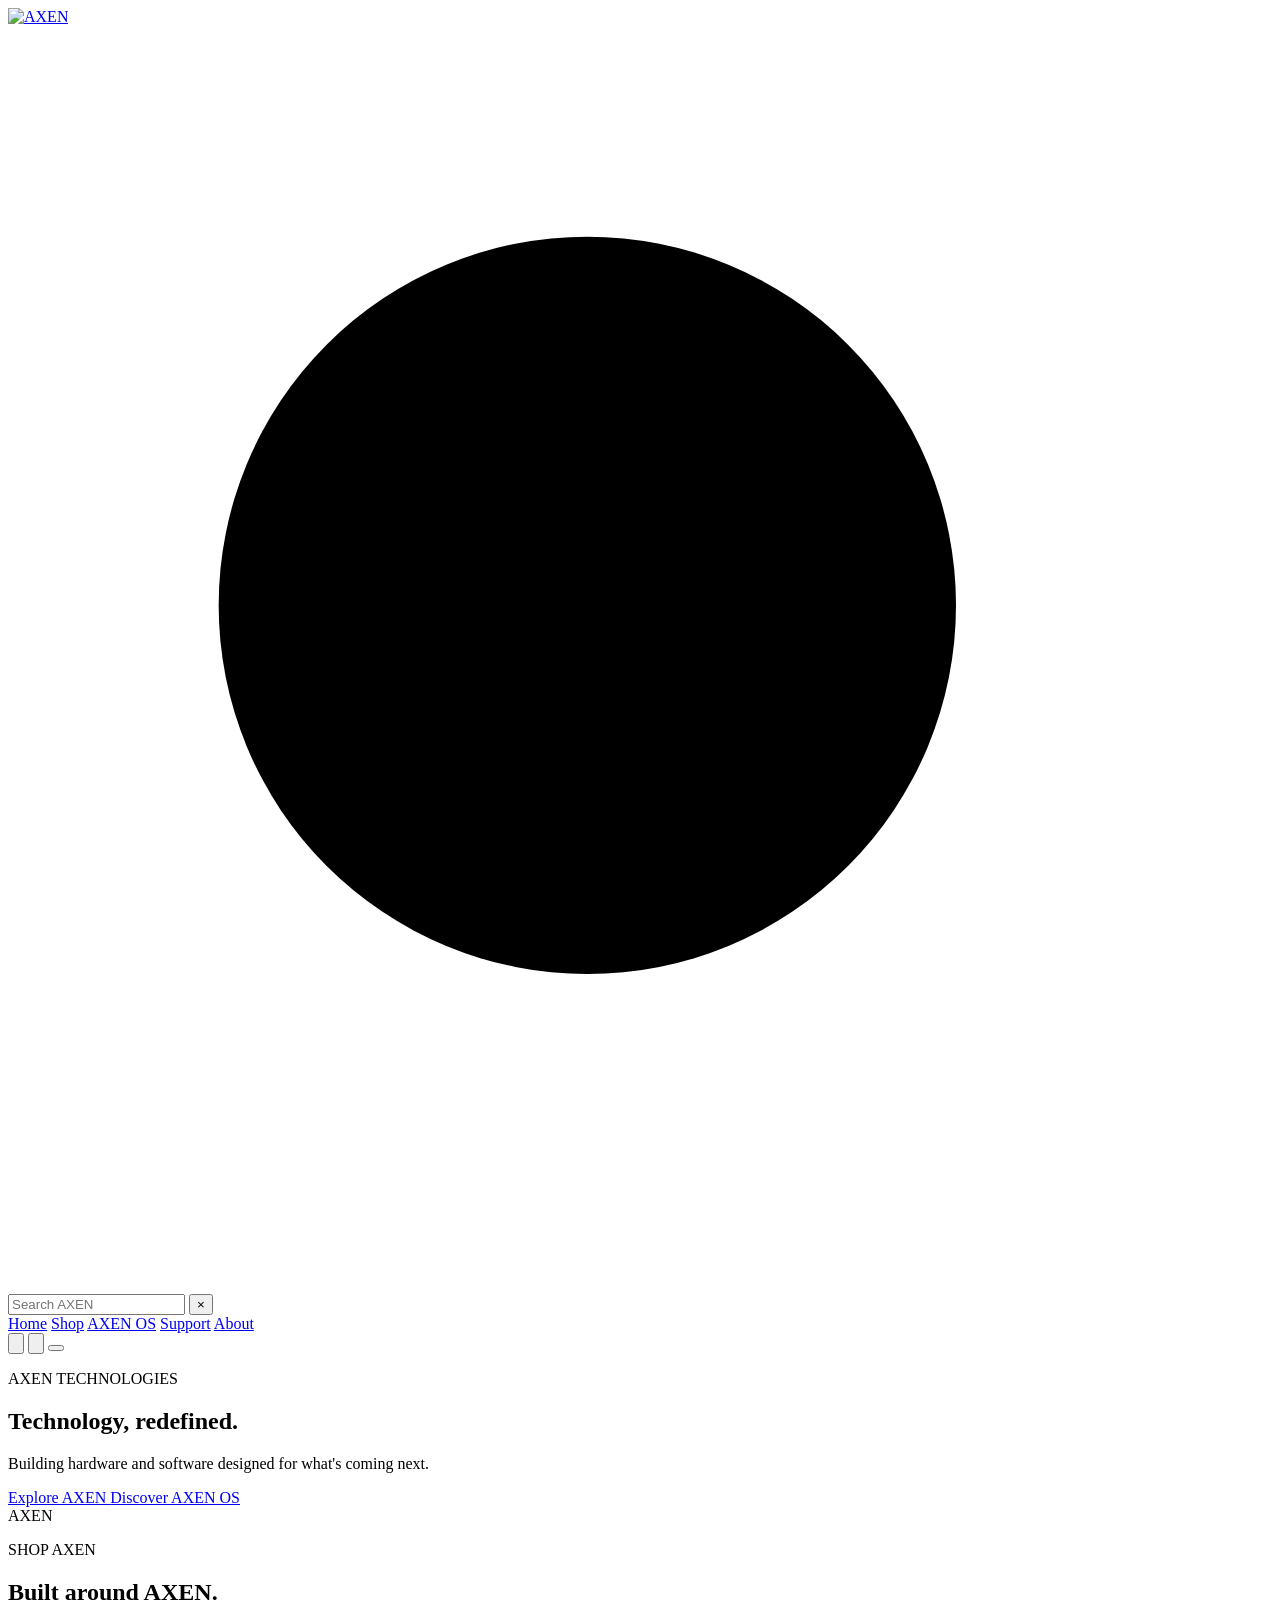
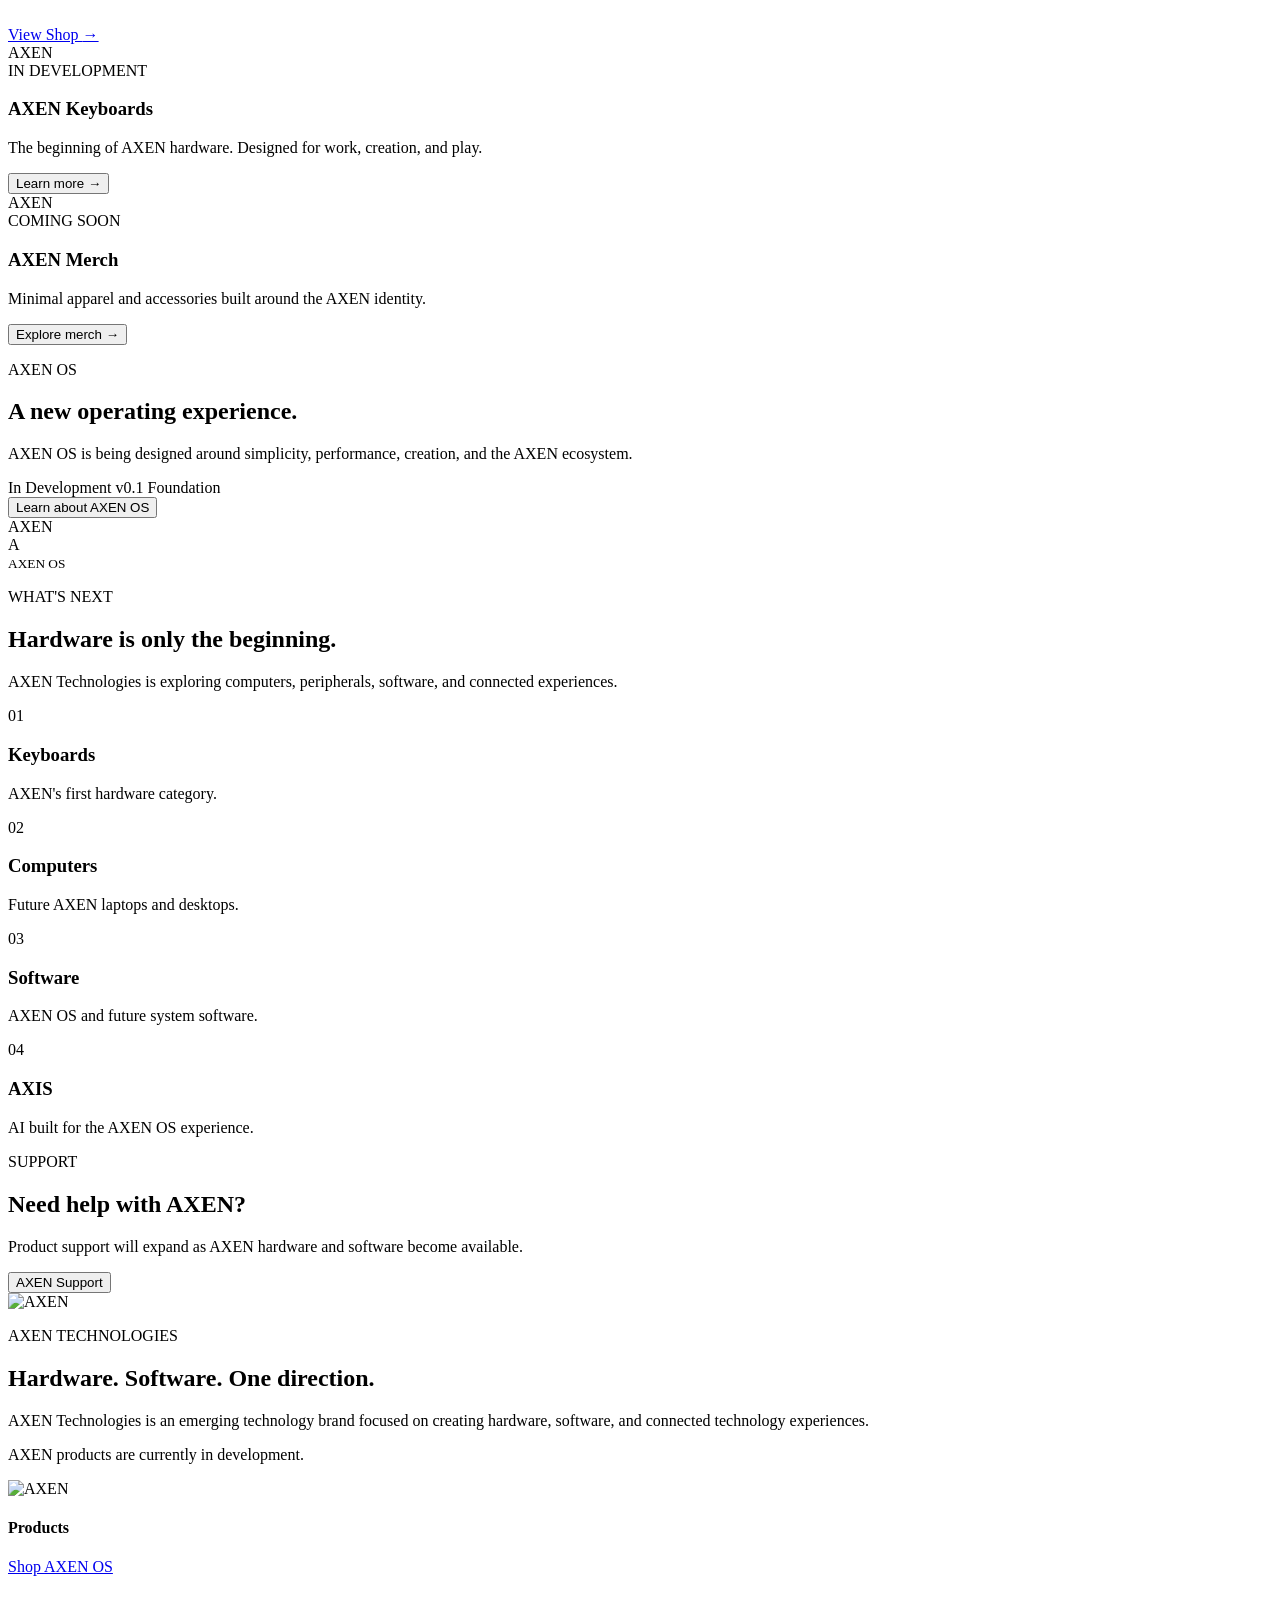
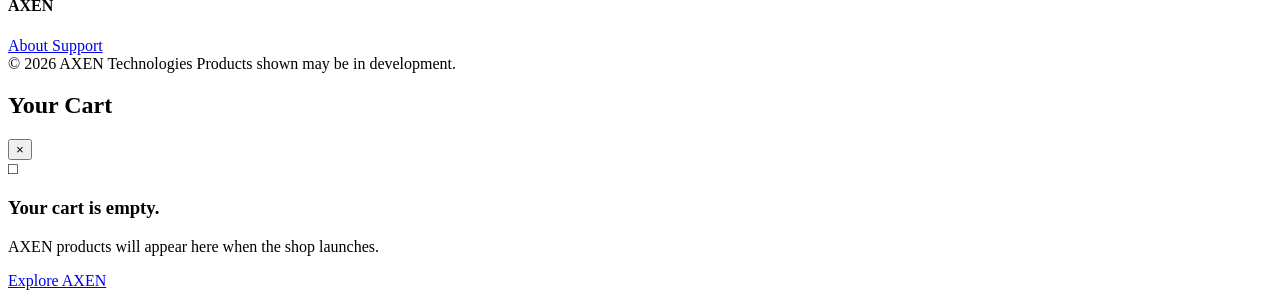
==== index.html @ 2ac7bd24 "Add initial index.html for AXEN Technologies website" ====
<!DOCTYPE html>
<html lang="en">
<head>
    <meta charset="UTF-8">
    <meta
        name="viewport"
        content="width=device-width, initial-scale=1.0"
    >

    <title>AXEN Technologies</title>

    <meta
        name="description"
        content="AXEN Technologies builds hardware, software, and technology for what's next."
    >

    <link rel="stylesheet" href="style.css?v=1">
</head>

<body>

    <!-- =========================
         HEADER
    ========================== -->

    <header class="site-header">
        <div class="header-inner">

            <a
                href="#home"
                class="brand"
                aria-label="AXEN Home"
            >
                <img
                    src="assets/axen-logo.png"
                    alt="AXEN"
                    class="brand-logo"
                >
            </a>


            <div class="header-search">

                <svg
                    class="search-icon"
                    viewBox="0 0 24 24"
                    aria-hidden="true"
                >
                    <circle
                        cx="11"
                        cy="11"
                        r="7"
                    ></circle>

                    <line
                        x1="16.5"
                        y1="16.5"
                        x2="21"
                        y2="21"
                    ></line>
                </svg>

                <input
                    id="siteSearch"
                    type="search"
                    placeholder="Search AXEN"
                    autocomplete="off"
                    aria-label="Search AXEN"
                >

                <button
                    id="clearSearch"
                    class="clear-search"
                    type="button"
                    aria-label="Clear search"
                >
                    ×
                </button>

                <div
                    id="searchResults"
                    class="search-results"
                    hidden
                ></div>

            </div>


            <nav
                id="desktopNav"
                class="desktop-nav"
                aria-label="Main navigation"
            >
                <a href="#home">Home</a>
                <a href="#shop">Shop</a>
                <a href="#axen-os">AXEN OS</a>
                <a href="#support">Support</a>
                <a href="#about">About</a>
            </nav>


            <div class="header-actions">

                <button
                    id="cartButton"
                    class="icon-button"
                    type="button"
                    aria-label="Open cart"
                >
                    <svg
                        viewBox="0 0 24 24"
                        aria-hidden="true"
                    >
                        <path
                            d="M3 4h2l2.1 10.2a2 2 0 0 0 2 1.6h7.8a2 2 0 0 0 2-1.6L20 8H7"
                        ></path>

                        <circle
                            cx="10"
                            cy="19"
                            r="1.3"
                        ></circle>

                        <circle
                            cx="17"
                            cy="19"
                            r="1.3"
                        ></circle>
                    </svg>

                    <span
                        id="cartCount"
                        class="cart-count"
                        hidden
                    >
                        0
                    </span>
                </button>


                <button
                    id="accountButton"
                    class="icon-button"
                    type="button"
                    aria-label="Account"
                >
                    <svg
                        viewBox="0 0 24 24"
                        aria-hidden="true"
                    >
                        <circle
                            cx="12"
                            cy="8"
                            r="4"
                        ></circle>

                        <path
                            d="M4.5 21c.8-4.2 3.3-6.5 7.5-6.5s6.7 2.3 7.5 6.5"
                        ></path>
                    </svg>
                </button>


                <button
                    id="menuButton"
                    class="menu-button"
                    type="button"
                    aria-label="Open navigation"
                    aria-expanded="false"
                >
                    <span></span>
                    <span></span>
                    <span></span>
                </button>

            </div>

        </div>


        <nav
            id="mobileNav"
            class="mobile-nav"
            aria-label="Mobile navigation"
            hidden
        >
            <a href="#home">Home</a>
            <a href="#shop">Shop</a>
            <a href="#axen-os">AXEN OS</a>
            <a href="#support">Support</a>
            <a href="#about">About</a>
        </nav>

    </header>



    <!-- =========================
         MAIN
    ========================== -->

    <main>

        <!-- HERO -->

        <section
            id="home"
            class="hero"
            data-search-title="Home AXEN Technologies"
            data-search-keywords="axen technologies home future technology"
        >

            <div class="hero-background"></div>

            <div class="hero-content">

                <p class="eyebrow">
                    AXEN TECHNOLOGIES
                </p>

                <h1>
                    Technology,
                    <span>redefined.</span>
                </h1>

                <p class="hero-description">
                    Building hardware and software designed
                    for what's coming next.
                </p>

                <div class="hero-actions">

                    <a
                        href="#shop"
                        class="button button-primary"
                    >
                        Explore AXEN
                    </a>

                    <a
                        href="#axen-os"
                        class="button button-secondary"
                    >
                        Discover AXEN OS
                    </a>

                </div>

            </div>


            <div class="hero-mark" aria-hidden="true">
                <div class="hero-mark-line"></div>
                <span>AXEN</span>
            </div>

        </section>



        <!-- SHOP -->

        <section
            id="shop"
            class="section shop-section"
            data-search-title="Shop AXEN"
            data-search-keywords="shop merch keyboards hardware axen k1 clothing"
        >

            <div class="section-heading">

                <div>
                    <p class="section-label">
                        SHOP AXEN
                    </p>

                    <h2>
                        Built around AXEN.
                    </h2>
                </div>

                <a
                    href="#shop"
                    class="text-link"
                >
                    View Shop
                    <span>→</span>
                </a>

            </div>


            <div class="product-grid">

                <article class="product-card product-card-large">

                    <div class="product-visual keyboard-visual">

                        <div class="keyboard">
                            <div class="keyboard-logo">
                                AXEN
                            </div>

                            <div class="keyboard-keys">
                                <span></span><span></span><span></span><span></span><span></span>
                                <span></span><span></span><span></span><span></span><span></span>
                                <span></span><span></span><span></span><span></span><span></span>
                                <span></span><span></span><span></span><span></span><span></span>
                                <span></span><span></span><span></span><span></span><span></span>
                            </div>
                        </div>

                    </div>

                    <div class="product-info">

                        <span class="product-status">
                            IN DEVELOPMENT
                        </span>

                        <h3>
                            AXEN Keyboards
                        </h3>

                        <p>
                            The beginning of AXEN hardware.
                            Designed for work, creation, and play.
                        </p>

                        <button
                            class="product-link"
                            type="button"
                            data-message="AXEN keyboards are currently in development."
                        >
                            Learn more
                            <span>→</span>
                        </button>

                    </div>

                </article>



                <article class="product-card">

                    <div class="product-visual merch-visual">

                        <div class="shirt">

                            <div class="shirt-neck"></div>

                            <span>
                                AXEN
                            </span>

                        </div>

                    </div>

                    <div class="product-info">

                        <span class="product-status">
                            COMING SOON
                        </span>

                        <h3>
                            AXEN Merch
                        </h3>

                        <p>
                            Minimal apparel and accessories
                            built around the AXEN identity.
                        </p>

                        <button
                            class="product-link"
                            type="button"
                            data-message="AXEN Merch is coming soon."
                        >
                            Explore merch
                            <span>→</span>
                        </button>

                    </div>

                </article>

            </div>

        </section>



        <!-- AXEN OS -->

        <section
            id="axen-os"
            class="os-section"
            data-search-title="AXEN OS"
            data-search-keywords="axen os operating system axis ai software desktop"
        >

            <div class="os-copy">

                <p class="section-label light">
                    AXEN OS
                </p>

                <h2>
                    A new operating
                    experience.
                </h2>

                <p>
                    AXEN OS is being designed around simplicity,
                    performance, creation, and the AXEN ecosystem.
                </p>

                <div class="os-meta">

                    <span>
                        In Development
                    </span>

                    <span>
                        v0.1 Foundation
                    </span>

                </div>

                <button
                    class="button button-light"
                    type="button"
                    data-message="The AXEN OS development page is coming soon."
                >
                    Learn about AXEN OS
                </button>

            </div>


            <div class="os-preview">

                <div class="monitor">

                    <div class="monitor-display">

                        <div class="desktop-logo">
                            AXEN
                        </div>

                        <div class="desktop-taskbar">

                            <span class="taskbar-start">
                                A
                            </span>

                            <span></span>
                            <span></span>
                            <span></span>

                            <div class="taskbar-right">
                                <small>AXEN OS</small>
                            </div>

                        </div>

                    </div>

                    <div class="monitor-neck"></div>
                    <div class="monitor-base"></div>

                </div>

            </div>

        </section>



        <!-- FUTURE HARDWARE -->

        <section
            class="section hardware-section"
            data-search-title="AXEN Hardware"
            data-search-keywords="computers laptops desktops keyboards displays hardware"
        >

            <div class="center-heading">

                <p class="section-label">
                    WHAT'S NEXT
                </p>

                <h2>
                    Hardware is only the beginning.
                </h2>

                <p>
                    AXEN Technologies is exploring computers,
                    peripherals, software, and connected experiences.
                </p>

            </div>


            <div class="future-grid">

                <div class="future-item">

                    <span class="future-number">
                        01
                    </span>

                    <h3>
                        Keyboards
                    </h3>

                    <p>
                        AXEN's first hardware category.
                    </p>

                </div>


                <div class="future-item">

                    <span class="future-number">
                        02
                    </span>

                    <h3>
                        Computers
                    </h3>

                    <p>
                        Future AXEN laptops and desktops.
                    </p>

                </div>


                <div class="future-item">

                    <span class="future-number">
                        03
                    </span>

                    <h3>
                        Software
                    </h3>

                    <p>
                        AXEN OS and future system software.
                    </p>

                </div>


                <div class="future-item">

                    <span class="future-number">
                        04
                    </span>

                    <h3>
                        AXIS
                    </h3>

                    <p>
                        AI built for the AXEN OS experience.
                    </p>

                </div>

            </div>

        </section>



        <!-- SUPPORT -->

        <section
            id="support"
            class="support-section"
            data-search-title="AXEN Support"
            data-search-keywords="support help contact products operating system"
        >

            <div>

                <p class="section-label">
                    SUPPORT
                </p>

                <h2>
                    Need help with AXEN?
                </h2>

                <p>
                    Product support will expand as AXEN hardware
                    and software become available.
                </p>

            </div>

            <button
                class="button button-dark"
                type="button"
                data-message="AXEN Support is being prepared for future products."
            >
                AXEN Support
            </button>

        </section>



        <!-- ABOUT -->

        <section
            id="about"
            class="about-section"
            data-search-title="About AXEN Technologies"
            data-search-keywords="about axen technologies company hardware software ai"
        >

            <div class="about-logo-wrap">

                <img
                    src="assets/axen-logo.png"
                    alt="AXEN"
                    class="about-logo"
                >

            </div>


            <div class="about-copy">

                <p class="section-label">
                    AXEN TECHNOLOGIES
                </p>

                <h2>
                    Hardware.
                    Software.
                    One direction.
                </h2>

                <p>
                    AXEN Technologies is an emerging technology
                    brand focused on creating hardware, software,
                    and connected technology experiences.
                </p>

                <p>
                    AXEN products are currently in development.
                </p>

            </div>

        </section>

    </main>



    <!-- =========================
         FOOTER
    ========================== -->

    <footer class="site-footer">

        <div class="footer-main">

            <img
                src="assets/axen-logo.png"
                alt="AXEN"
                class="footer-logo"
            >

            <div class="footer-links">

                <div>
                    <h4>
                        Products
                    </h4>

                    <a href="#shop">
                        Shop
                    </a>

                    <a href="#axen-os">
                        AXEN OS
                    </a>
                </div>


                <div>
                    <h4>
                        AXEN
                    </h4>

                    <a href="#about">
                        About
                    </a>

                    <a href="#support">
                        Support
                    </a>
                </div>

            </div>

        </div>


        <div class="footer-bottom">

            <span>
                © 2026 AXEN Technologies
            </span>

            <span>
                Products shown may be in development.
            </span>

        </div>

    </footer>



    <!-- =========================
         CART DRAWER
    ========================== -->

    <div
        id="drawerBackdrop"
        class="drawer-backdrop"
        hidden
    ></div>


    <aside
        id="cartDrawer"
        class="cart-drawer"
        aria-label="Shopping cart"
        aria-hidden="true"
    >

        <div class="drawer-header">

            <h2>
                Your Cart
            </h2>

            <button
                id="closeCart"
                class="drawer-close"
                type="button"
                aria-label="Close cart"
            >
                ×
            </button>

        </div>


        <div class="empty-cart">

            <div class="empty-cart-icon">
                □
            </div>

            <h3>
                Your cart is empty.
            </h3>

            <p>
                AXEN products will appear here
                when the shop launches.
            </p>

            <a
                href="#shop"
                id="shopFromCart"
                class="button button-dark"
            >
                Explore AXEN
            </a>

        </div>

    </aside>



    <!-- =========================
         NOTICE MODAL
    ========================== -->

    <div
        id="noticeModal"
        class="notice-modal"
        hidden
    >

        <div
            class="notice-card"
            role="dialog"
            aria-modal="true"
            aria-labelledby="noticeTitle"
        >

            <button
                id="closeNotice"
                class="notice-close"
                type="button"
                aria-label="Close"
            >
                ×
            </button>

            <img
                src="assets/axen-logo.png"
                alt=""
                class="notice-logo"
            >

            <h2 id="noticeTitle">
                AXEN
            </h2>

            <p id="noticeText">
                This AXEN feature is coming soon.
            </p>

            <button
                id="noticeOkay"
                class="button button-dark"
                type="button"
            >
                Got it
            </button>

        </div>

    </div>


    <script src="script.js?v=1"></script>

</body>
</html>
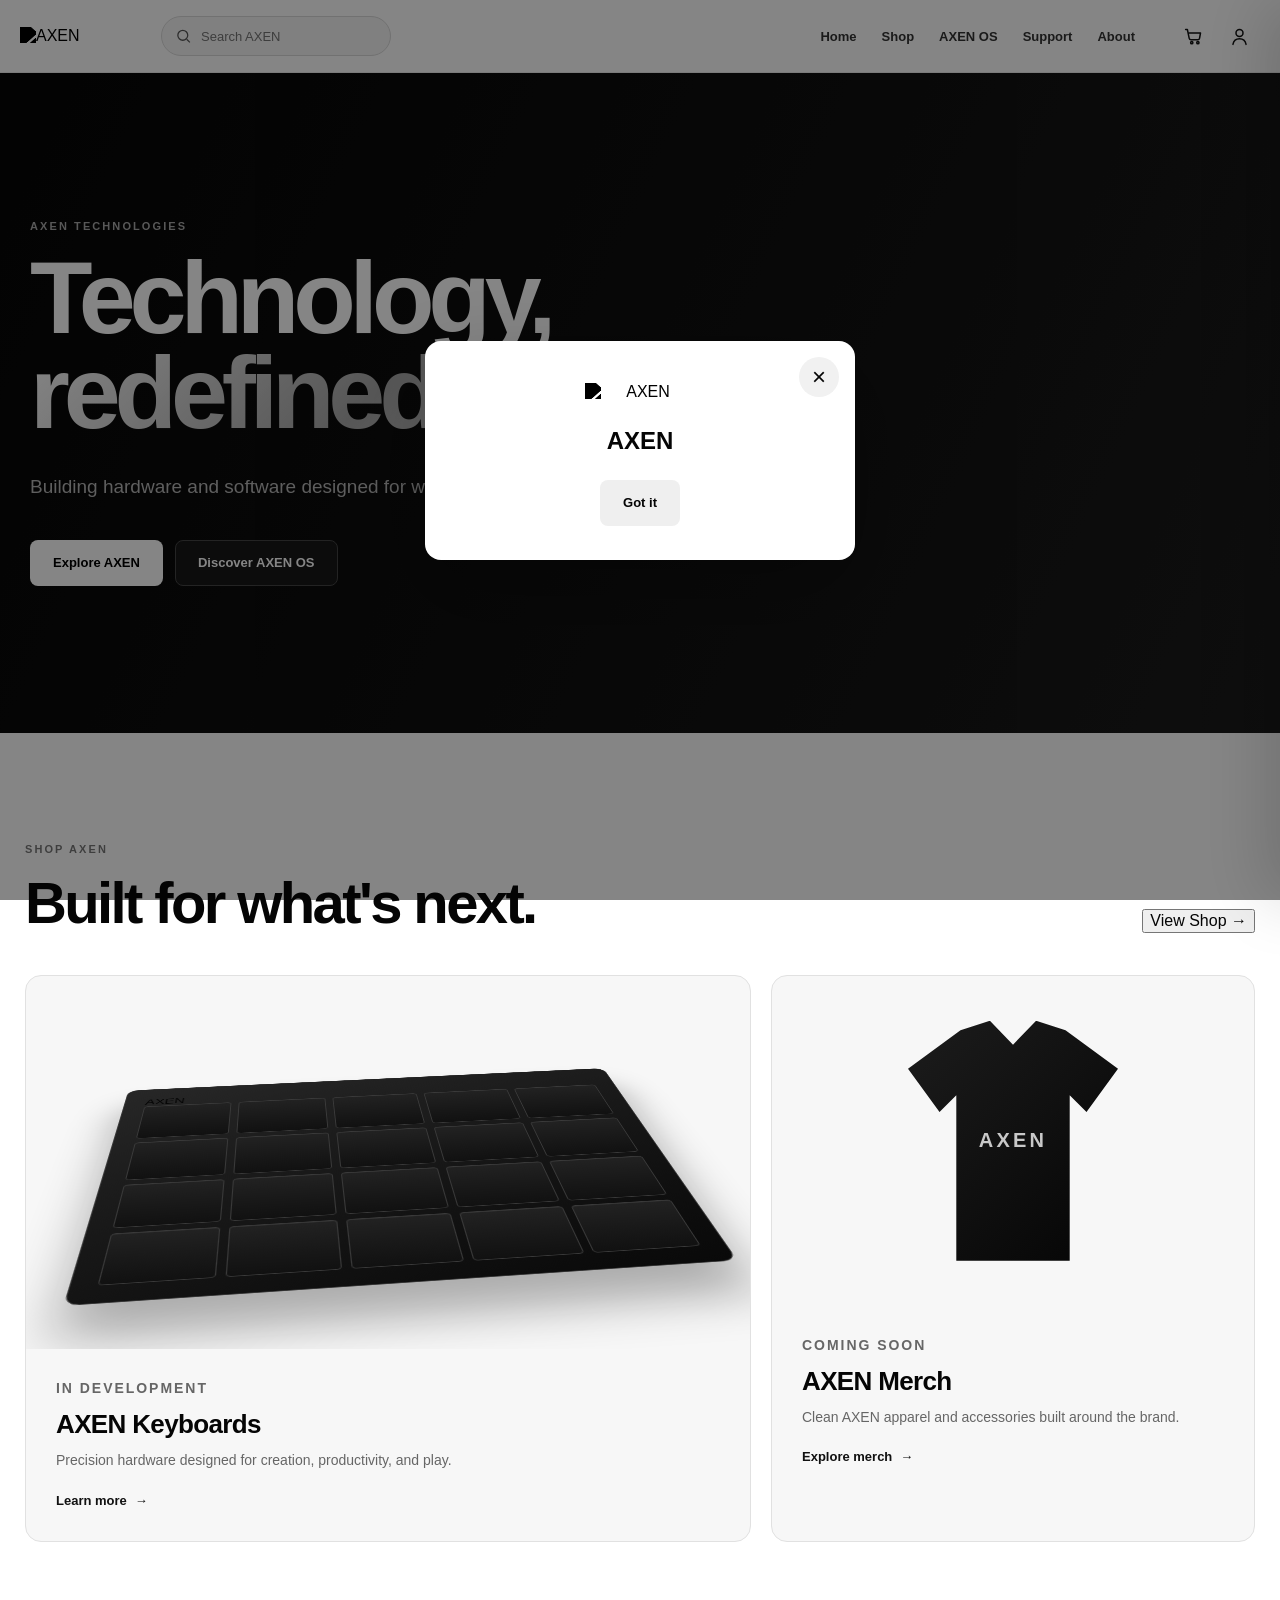
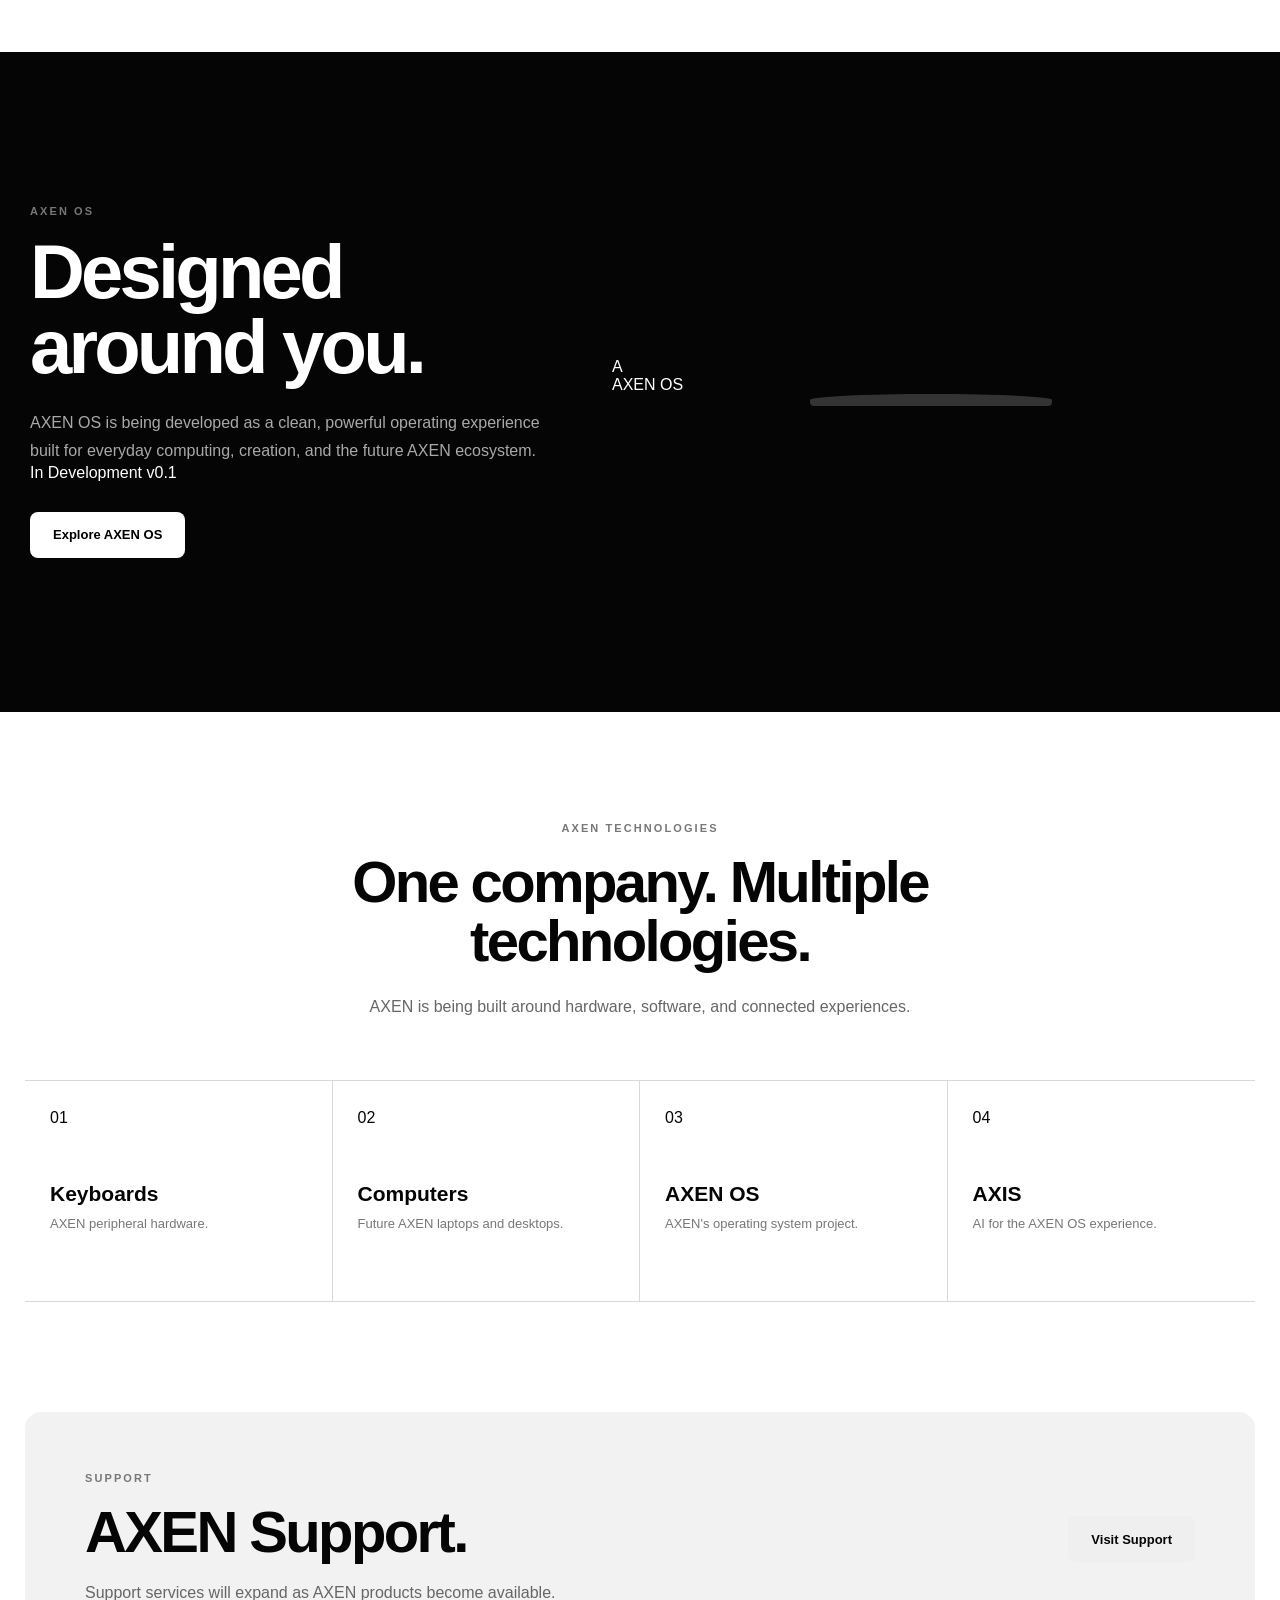
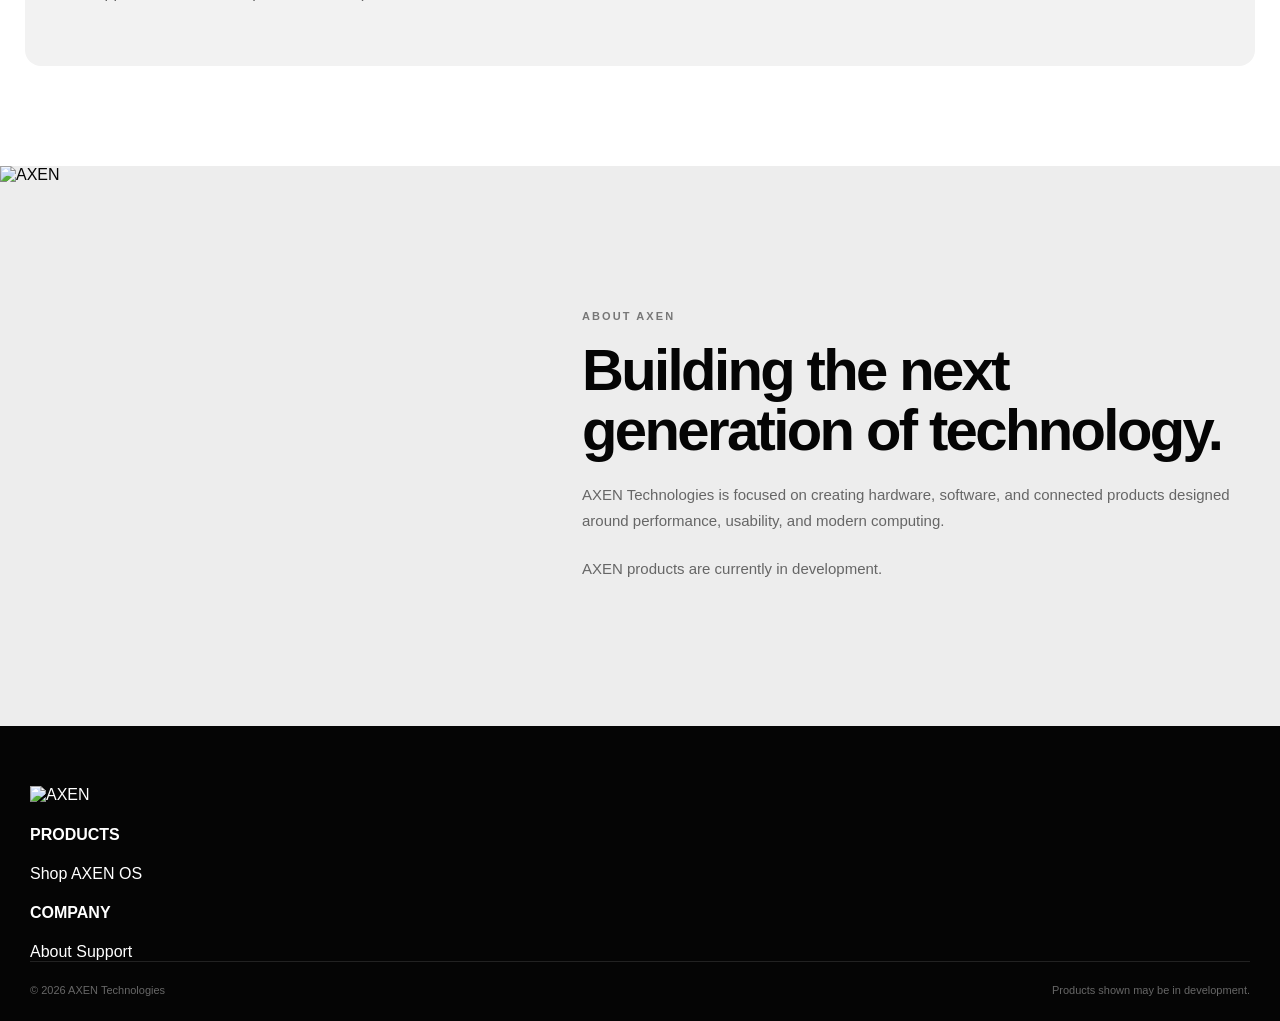
==== commit 42366b60: "Update index.html for content and structure changes" ====
--- a/index.html
+++ b/index.html
@@ -2,6 +2,7 @@
 <html lang="en">
 <head>
     <meta charset="UTF-8">
+
     <meta
         name="viewport"
         content="width=device-width, initial-scale=1.0"
@@ -14,16 +15,14 @@
         content="AXEN Technologies builds hardware, software, and technology for what's next."
     >
 
-    <link rel="stylesheet" href="style.css?v=1">
+    <link rel="stylesheet" href="style.css?v=2">
 </head>
 
 <body>
 
-    <!-- =========================
-         HEADER
-    ========================== -->
-
+    <!-- HEADER -->
     <header class="site-header">
+
         <div class="header-inner">
 
             <a
@@ -39,6 +38,7 @@
             </a>
 
 
+            <!-- SEARCH -->
             <div class="header-search">
 
                 <svg
@@ -86,8 +86,8 @@
             </div>
 
 
+            <!-- NAV -->
             <nav
-                id="desktopNav"
                 class="desktop-nav"
                 aria-label="Main navigation"
             >
@@ -99,6 +99,7 @@
             </nav>
 
 
+            <!-- ACTIONS -->
             <div class="header-actions">
 
                 <button
@@ -111,9 +112,7 @@
                         viewBox="0 0 24 24"
                         aria-hidden="true"
                     >
-                        <path
-                            d="M3 4h2l2.1 10.2a2 2 0 0 0 2 1.6h7.8a2 2 0 0 0 2-1.6L20 8H7"
-                        ></path>
+                        <path d="M3 4h2l2.1 10.2a2 2 0 0 0 2 1.6h7.8a2 2 0 0 0 2-1.6L20 8H7"></path>
 
                         <circle
                             cx="10"
@@ -127,14 +126,6 @@
                             r="1.3"
                         ></circle>
                     </svg>
-
-                    <span
-                        id="cartCount"
-                        class="cart-count"
-                        hidden
-                    >
-                        0
-                    </span>
                 </button>
 
 
@@ -142,7 +133,7 @@
                     id="accountButton"
                     class="icon-button"
                     type="button"
-                    aria-label="Account"
+                    aria-label="AXEN Account"
                 >
                     <svg
                         viewBox="0 0 24 24"
@@ -165,7 +156,7 @@
                     id="menuButton"
                     class="menu-button"
                     type="button"
-                    aria-label="Open navigation"
+                    aria-label="Open menu"
                     aria-expanded="false"
                 >
                     <span></span>
@@ -178,6 +169,7 @@
         </div>
 
 
+        <!-- MOBILE NAV -->
         <nav
             id="mobileNav"
             class="mobile-nav"
@@ -195,22 +187,18 @@
 
 
 
-    <!-- =========================
-         MAIN
-    ========================== -->
-
     <main>
 
         <!-- HERO -->
-
         <section
             id="home"
             class="hero"
-            data-search-title="Home AXEN Technologies"
-            data-search-keywords="axen technologies home future technology"
+            data-search-title="Home"
+            data-search-keywords="AXEN Technologies technology hardware software"
         >
 
-            <div class="hero-background"></div>
+            <div class="hero-rings" aria-hidden="true"></div>
+
 
             <div class="hero-content">
 
@@ -224,9 +212,10 @@
                 </h1>
 
                 <p class="hero-description">
-                    Building hardware and software designed
-                    for what's coming next.
-                </p>
+                    Building hardware and software designed for
+                    what's coming next.
+                </p>
+
 
                 <div class="hero-actions">
 
@@ -249,9 +238,9 @@
             </div>
 
 
-            <div class="hero-mark" aria-hidden="true">
-                <div class="hero-mark-line"></div>
-                <span>AXEN</span>
+            <div class="hero-signature">
+                <span></span>
+                AXEN
             </div>
 
         </section>
@@ -259,77 +248,104 @@
 
 
         <!-- SHOP -->
-
         <section
             id="shop"
-            class="section shop-section"
-            data-search-title="Shop AXEN"
-            data-search-keywords="shop merch keyboards hardware axen k1 clothing"
+            class="section"
+            data-search-title="Shop"
+            data-search-keywords="AXEN shop keyboards merch products"
         >
 
             <div class="section-heading">
 
                 <div>
+
                     <p class="section-label">
                         SHOP AXEN
                     </p>
 
                     <h2>
-                        Built around AXEN.
+                        Built for what's next.
                     </h2>
-                </div>
-
-                <a
-                    href="#shop"
-                    class="text-link"
+
+                </div>
+
+
+                <button
+                    class="section-link"
+                    type="button"
+                    data-message="The full AXEN Shop is coming in a future update."
                 >
                     View Shop
                     <span>→</span>
-                </a>
+                </button>
 
             </div>
 
 
             <div class="product-grid">
 
-                <article class="product-card product-card-large">
-
-                    <div class="product-visual keyboard-visual">
+                <!-- KEYBOARD -->
+                <article class="product-card product-wide">
+
+                    <div class="product-visual keyboard-area">
 
                         <div class="keyboard">
-                            <div class="keyboard-logo">
+
+                            <div class="keyboard-brand">
                                 AXEN
                             </div>
 
                             <div class="keyboard-keys">
-                                <span></span><span></span><span></span><span></span><span></span>
-                                <span></span><span></span><span></span><span></span><span></span>
-                                <span></span><span></span><span></span><span></span><span></span>
-                                <span></span><span></span><span></span><span></span><span></span>
-                                <span></span><span></span><span></span><span></span><span></span>
+
+                                <span></span>
+                                <span></span>
+                                <span></span>
+                                <span></span>
+                                <span></span>
+
+                                <span></span>
+                                <span></span>
+                                <span></span>
+                                <span></span>
+                                <span></span>
+
+                                <span></span>
+                                <span></span>
+                                <span></span>
+                                <span></span>
+                                <span></span>
+
+                                <span></span>
+                                <span></span>
+                                <span></span>
+                                <span></span>
+                                <span></span>
+
                             </div>
+
                         </div>
 
                     </div>
 
+
                     <div class="product-info">
 
-                        <span class="product-status">
+                        <p class="product-status">
                             IN DEVELOPMENT
-                        </span>
+                        </p>
 
                         <h3>
                             AXEN Keyboards
                         </h3>
 
                         <p>
-                            The beginning of AXEN hardware.
-                            Designed for work, creation, and play.
+                            Precision hardware designed for creation,
+                            productivity, and play.
                         </p>
 
                         <button
+                            type="button"
                             class="product-link"
-                            type="button"
                             data-message="AXEN keyboards are currently in development."
                         >
                             Learn more
@@ -342,13 +358,12 @@
 
 
 
+                <!-- MERCH -->
                 <article class="product-card">
 
-                    <div class="product-visual merch-visual">
+                    <div class="product-visual merch-area">
 
                         <div class="shirt">
-
-                            <div class="shirt-neck"></div>
 
                             <span>
                                 AXEN
@@ -358,24 +373,25 @@
 
                     </div>
 
+
                     <div class="product-info">
 
-                        <span class="product-status">
+                        <p class="product-status">
                             COMING SOON
-                        </span>
+                        </p>
 
                         <h3>
                             AXEN Merch
                         </h3>
 
                         <p>
-                            Minimal apparel and accessories
-                            built around the AXEN identity.
+                            Clean AXEN apparel and accessories
+                            built around the brand.
                         </p>
 
                         <button
+                            type="button"
                             class="product-link"
-                            type="button"
                             data-message="AXEN Merch is coming soon."
                         >
                             Explore merch
@@ -393,48 +409,50 @@
 
 
         <!-- AXEN OS -->
-
         <section
             id="axen-os"
             class="os-section"
             data-search-title="AXEN OS"
-            data-search-keywords="axen os operating system axis ai software desktop"
+            data-search-keywords="AXEN OS operating system software AXIS"
         >
 
             <div class="os-copy">
 
-                <p class="section-label light">
+                <p class="section-label section-label-dark">
                     AXEN OS
                 </p>
 
                 <h2>
-                    A new operating
-                    experience.
+                    Designed around you.
                 </h2>
 
                 <p>
-                    AXEN OS is being designed around simplicity,
-                    performance, creation, and the AXEN ecosystem.
-                </p>
-
-                <div class="os-meta">
+                    AXEN OS is being developed as a clean,
+                    powerful operating experience built for
+                    everyday computing, creation, and the
+                    future AXEN ecosystem.
+                </p>
+
+
+                <div class="os-badges">
 
                     <span>
                         In Development
                     </span>
 
                     <span>
-                        v0.1 Foundation
+                        v0.1
                     </span>
 
                 </div>
 
+
                 <button
+                    type="button"
                     class="button button-light"
-                    type="button"
-                    data-message="The AXEN OS development page is coming soon."
-                >
-                    Learn about AXEN OS
+                    data-message="The dedicated AXEN OS page is coming soon."
+                >
+                    Explore AXEN OS
                 </button>
 
             </div>
@@ -444,31 +462,35 @@
 
                 <div class="monitor">
 
-                    <div class="monitor-display">
-
-                        <div class="desktop-logo">
-                            AXEN
+                    <div class="monitor-screen">
+
+                        <img
+                            src="assets/axen-logo.png"
+                            alt=""
+                            class="screen-logo"
+                        >
+
+                        <div class="fake-taskbar">
+
+                            <div class="fake-start">
+                                A
+                            </div>
+
+                            <div class="fake-app"></div>
+                            <div class="fake-app"></div>
+                            <div class="fake-app"></div>
+
+                            <div class="fake-clock">
+                                AXEN OS
+                            </div>
+
                         </div>
 
-                        <div class="desktop-taskbar">
-
-                            <span class="taskbar-start">
-                                A
-                            </span>
-
-                            <span></span>
-                            <span></span>
-                            <span></span>
-
-                            <div class="taskbar-right">
-                                <small>AXEN OS</small>
-                            </div>
-
-                        </div>
-
                     </div>
 
-                    <div class="monitor-neck"></div>
+
+                    <div class="monitor-stand"></div>
+
                     <div class="monitor-base"></div>
 
                 </div>
@@ -479,27 +501,23 @@
 
 
 
-        <!-- FUTURE HARDWARE -->
-
-        <section
-            class="section hardware-section"
-            data-search-title="AXEN Hardware"
-            data-search-keywords="computers laptops desktops keyboards displays hardware"
-        >
+        <!-- FUTURE -->
+        <section class="section future-section">
 
             <div class="center-heading">
 
                 <p class="section-label">
-                    WHAT'S NEXT
+                    AXEN TECHNOLOGIES
                 </p>
 
                 <h2>
-                    Hardware is only the beginning.
+                    One company.
+                    Multiple technologies.
                 </h2>
 
                 <p>
-                    AXEN Technologies is exploring computers,
-                    peripherals, software, and connected experiences.
+                    AXEN is being built around hardware,
+                    software, and connected experiences.
                 </p>
 
             </div>
@@ -509,7 +527,7 @@
 
                 <div class="future-item">
 
-                    <span class="future-number">
+                    <span>
                         01
                     </span>
 
@@ -518,7 +536,7 @@
                     </h3>
 
                     <p>
-                        AXEN's first hardware category.
+                        AXEN peripheral hardware.
                     </p>
 
                 </div>
@@ -526,7 +544,7 @@
 
                 <div class="future-item">
 
-                    <span class="future-number">
+                    <span>
                         02
                     </span>
 
@@ -543,16 +561,16 @@
 
                 <div class="future-item">
 
-                    <span class="future-number">
+                    <span>
                         03
                     </span>
 
                     <h3>
-                        Software
+                        AXEN OS
                     </h3>
 
                     <p>
-                        AXEN OS and future system software.
+                        AXEN's operating system project.
                     </p>
 
                 </div>
@@ -560,7 +578,7 @@
 
                 <div class="future-item">
 
-                    <span class="future-number">
+                    <span>
                         04
                     </span>
 
@@ -569,7 +587,7 @@
                     </h3>
 
                     <p>
-                        AI built for the AXEN OS experience.
+                        AI for the AXEN OS experience.
                     </p>
 
                 </div>
@@ -581,12 +599,11 @@
 
 
         <!-- SUPPORT -->
-
         <section
             id="support"
             class="support-section"
-            data-search-title="AXEN Support"
-            data-search-keywords="support help contact products operating system"
+            data-search-title="Support"
+            data-search-keywords="AXEN support help customer service"
         >
 
             <div>
@@ -596,22 +613,23 @@
                 </p>
 
                 <h2>
-                    Need help with AXEN?
+                    AXEN Support.
                 </h2>
 
                 <p>
-                    Product support will expand as AXEN hardware
-                    and software become available.
-                </p>
-
-            </div>
+                    Support services will expand as AXEN
+                    products become available.
+                </p>
+
+            </div>
+
 
             <button
-                class="button button-dark"
                 type="button"
-                data-message="AXEN Support is being prepared for future products."
+                class="button button-black"
+                data-message="AXEN Support will launch alongside future AXEN products."
             >
-                AXEN Support
+                Visit Support
             </button>
 
         </section>
@@ -619,20 +637,18 @@
 
 
         <!-- ABOUT -->
-
         <section
             id="about"
             class="about-section"
-            data-search-title="About AXEN Technologies"
-            data-search-keywords="about axen technologies company hardware software ai"
+            data-search-title="About AXEN"
+            data-search-keywords="about AXEN Technologies company"
         >
 
-            <div class="about-logo-wrap">
+            <div class="about-brand">
 
                 <img
                     src="assets/axen-logo.png"
                     alt="AXEN"
-                    class="about-logo"
                 >
 
             </div>
@@ -641,22 +657,21 @@
             <div class="about-copy">
 
                 <p class="section-label">
-                    AXEN TECHNOLOGIES
+                    ABOUT AXEN
                 </p>
 
                 <h2>
-                    Hardware.
-                    Software.
-                    One direction.
+                    Building the next generation of technology.
                 </h2>
 
                 <p>
-                    AXEN Technologies is an emerging technology
-                    brand focused on creating hardware, software,
-                    and connected technology experiences.
-                </p>
-
-                <p>
+                    AXEN Technologies is focused on creating
+                    hardware, software, and connected products
+                    designed around performance, usability,
+                    and modern computing.
+                </p>
+
+                <p class="development-note">
                     AXEN products are currently in development.
                 </p>
 
@@ -668,13 +683,10 @@
 
 
 
-    <!-- =========================
-         FOOTER
-    ========================== -->
-
+    <!-- FOOTER -->
     <footer class="site-footer">
 
-        <div class="footer-main">
+        <div class="footer-top">
 
             <img
                 src="assets/axen-logo.png"
@@ -682,11 +694,13 @@
                 class="footer-logo"
             >
 
-            <div class="footer-links">
+
+            <div class="footer-columns">
 
                 <div>
+
                     <h4>
-                        Products
+                        PRODUCTS
                     </h4>
 
                     <a href="#shop">
@@ -696,12 +710,14 @@
                     <a href="#axen-os">
                         AXEN OS
                     </a>
+
                 </div>
 
 
                 <div>
+
                     <h4>
-                        AXEN
+                        COMPANY
                     </h4>
 
                     <a href="#about">
@@ -711,6 +727,7 @@
                     <a href="#support">
                         Support
                     </a>
+
                 </div>
 
             </div>
@@ -734,13 +751,10 @@
 
 
 
-    <!-- =========================
-         CART DRAWER
-    ========================== -->
-
+    <!-- CART -->
     <div
-        id="drawerBackdrop"
-        class="drawer-backdrop"
+        id="cartBackdrop"
+        class="cart-backdrop"
         hidden
     ></div>
 
@@ -748,11 +762,10 @@
     <aside
         id="cartDrawer"
         class="cart-drawer"
-        aria-label="Shopping cart"
         aria-hidden="true"
     >
 
-        <div class="drawer-header">
+        <div class="cart-header">
 
             <h2>
                 Your Cart
@@ -760,9 +773,8 @@
 
             <button
                 id="closeCart"
-                class="drawer-close"
                 type="button"
-                aria-label="Close cart"
+                class="close-button"
             >
                 ×
             </button>
@@ -770,9 +782,9 @@
         </div>
 
 
-        <div class="empty-cart">
-
-            <div class="empty-cart-icon">
+        <div class="cart-empty">
+
+            <div class="cart-symbol">
                 □
             </div>
 
@@ -781,14 +793,14 @@
             </h3>
 
             <p>
-                AXEN products will appear here
-                when the shop launches.
+                AXEN products will appear here when
+                they become available.
             </p>
 
             <a
                 href="#shop"
-                id="shopFromCart"
-                class="button button-dark"
+                id="cartShopButton"
+                class="button button-black"
             >
                 Explore AXEN
             </a>
@@ -799,10 +811,7 @@
 
 
 
-    <!-- =========================
-         NOTICE MODAL
-    ========================== -->
-
+    <!-- NOTICE -->
     <div
         id="noticeModal"
         class="notice-modal"
@@ -813,36 +822,35 @@
             class="notice-card"
             role="dialog"
             aria-modal="true"
-            aria-labelledby="noticeTitle"
         >
 
             <button
                 id="closeNotice"
-                class="notice-close"
                 type="button"
-                aria-label="Close"
+                class="close-button notice-close"
             >
                 ×
             </button>
 
+
             <img
                 src="assets/axen-logo.png"
-                alt=""
+                alt="AXEN"
                 class="notice-logo"
             >
 
-            <h2 id="noticeTitle">
+
+            <h2>
                 AXEN
             </h2>
 
-            <p id="noticeText">
-                This AXEN feature is coming soon.
-            </p>
+            <p id="noticeText"></p>
+
 
             <button
                 id="noticeOkay"
-                class="button button-dark"
                 type="button"
+                class="button button-black"
             >
                 Got it
             </button>
@@ -852,7 +860,7 @@
     </div>
 
 
-    <script src="script.js?v=1"></script>
+    <script src="script.js?v=2"></script>
 
 </body>
 </html>
--- a/style.css
+++ b/style.css
@@ -0,0 +1,2227 @@
+/* =========================================
+   AXEN TECHNOLOGIES
+   Website v0.1
+========================================= */
+
+* {
+    box-sizing: border-box;
+}
+
+html {
+    scroll-behavior: smooth;
+}
+
+:root {
+    --black: #050505;
+    --black-soft: #0d0d0d;
+    --black-card: #111111;
+
+    --white: #ffffff;
+    --off-white: #f6f6f6;
+
+    --gray-50: #f3f3f3;
+    --gray-100: #e8e8e8;
+    --gray-200: #d5d5d5;
+    --gray-300: #b8b8b8;
+    --gray-400: #949494;
+    --gray-500: #747474;
+    --gray-600: #555555;
+    --gray-700: #373737;
+    --gray-800: #222222;
+    --gray-900: #151515;
+
+    --silver:
+        linear-gradient(
+            135deg,
+            #f5f5f5,
+            #a4a4a4
+        );
+
+    --header-height: 72px;
+
+    --radius-sm: 8px;
+    --radius-md: 14px;
+    --radius-lg: 22px;
+
+    --page-width: 1440px;
+}
+
+body {
+    margin: 0;
+
+    font-family:
+        Inter,
+        -apple-system,
+        BlinkMacSystemFont,
+        "Segoe UI",
+        Roboto,
+        Arial,
+        sans-serif;
+
+    background: var(--white);
+    color: var(--black);
+
+    overflow-x: hidden;
+}
+
+button,
+input {
+    font: inherit;
+}
+
+button {
+    color: inherit;
+}
+
+a {
+    color: inherit;
+    text-decoration: none;
+}
+
+img {
+    display: block;
+    max-width: 100%;
+}
+
+
+
+/* =========================================
+   HEADER
+========================================= */
+
+.site-header {
+    position: sticky;
+
+    top: 0;
+
+    z-index: 1000;
+
+    background:
+        rgba(
+            255,
+            255,
+            255,
+            0.94
+        );
+
+    backdrop-filter: blur(18px);
+
+    border-bottom:
+        1px solid
+        rgba(
+            0,
+            0,
+            0,
+            0.08
+        );
+}
+
+.header-inner {
+    width:
+        min(
+            calc(100% - 40px),
+            var(--page-width)
+        );
+
+    height: var(--header-height);
+
+    margin: 0 auto;
+
+    display: flex;
+    align-items: center;
+
+    gap: 26px;
+}
+
+.brand {
+    flex: 0 0 auto;
+
+    display: flex;
+    align-items: center;
+}
+
+.brand-logo {
+    width: 115px;
+
+    filter:
+        brightness(0)
+        saturate(100%);
+}
+
+
+
+/* SEARCH */
+
+.header-search {
+    position: relative;
+
+    width: 230px;
+
+    flex: 0 1 230px;
+}
+
+.header-search input {
+    width: 100%;
+    height: 40px;
+
+    padding:
+        0
+        38px
+        0
+        39px;
+
+    border:
+        1px solid
+        #d8d8d8;
+
+    border-radius: 20px;
+
+    outline: none;
+
+    background: #f5f5f5;
+
+    font-size: 13px;
+
+    transition:
+        border-color 160ms ease,
+        background 160ms ease;
+}
+
+.header-search input:focus {
+    border-color: #888;
+
+    background: white;
+}
+
+.search-icon {
+    position: absolute;
+
+    width: 17px;
+    height: 17px;
+
+    left: 14px;
+    top: 50%;
+
+    transform:
+        translateY(-50%);
+
+    fill: none;
+
+    stroke: #555;
+    stroke-width: 1.8;
+
+    pointer-events: none;
+}
+
+.clear-search {
+    position: absolute;
+
+    width: 28px;
+    height: 28px;
+
+    top: 50%;
+    right: 5px;
+
+    transform:
+        translateY(-50%);
+
+    border: 0;
+    border-radius: 50%;
+
+    background: transparent;
+
+    color: #777;
+
+    cursor: pointer;
+
+    font-size: 20px;
+
+    display: none;
+}
+
+.clear-search:hover {
+    background: #e9e9e9;
+}
+
+.search-results {
+    position: absolute;
+
+    top: calc(100% + 10px);
+    left: 0;
+
+    width: 310px;
+
+    padding: 8px;
+
+    border:
+        1px solid
+        #dadada;
+
+    border-radius: 12px;
+
+    background: white;
+
+    box-shadow:
+        0 18px 45px
+        rgba(
+            0,
+            0,
+            0,
+            0.14
+        );
+}
+
+.search-result {
+    width: 100%;
+
+    display: block;
+
+    padding: 11px 12px;
+
+    border: 0;
+    border-radius: 8px;
+
+    background: transparent;
+
+    text-align: left;
+
+    cursor: pointer;
+}
+
+.search-result:hover {
+    background: #f3f3f3;
+}
+
+.search-result-title {
+    display: block;
+
+    font-size: 13px;
+    font-weight: 700;
+}
+
+.search-result-sub {
+    display: block;
+
+    margin-top: 3px;
+
+    color: #777;
+
+    font-size: 11px;
+}
+
+.search-empty {
+    padding: 14px 12px;
+
+    color: #777;
+
+    font-size: 12px;
+}
+
+
+
+/* NAVIGATION */
+
+.desktop-nav {
+    margin-left: auto;
+
+    display: flex;
+    align-items: center;
+
+    gap: 3px;
+}
+
+.desktop-nav a {
+    padding:
+        10px
+        11px;
+
+    border-radius: 7px;
+
+    color: #333;
+
+    font-size: 13px;
+    font-weight: 600;
+
+    transition:
+        color 150ms ease,
+        background 150ms ease;
+}
+
+.desktop-nav a:hover {
+    color: black;
+
+    background: #f2f2f2;
+}
+
+
+
+/* ACTIONS */
+
+.header-actions {
+    display: flex;
+    align-items: center;
+
+    gap: 4px;
+}
+
+.icon-button,
+.menu-button {
+    position: relative;
+
+    width: 42px;
+    height: 42px;
+
+    display: inline-flex;
+    align-items: center;
+    justify-content: center;
+
+    border: 0;
+    border-radius: 50%;
+
+    background: transparent;
+
+    cursor: pointer;
+
+    transition:
+        background 150ms ease;
+}
+
+.icon-button:hover,
+.menu-button:hover {
+    background: #f0f0f0;
+}
+
+.icon-button svg {
+    width: 21px;
+    height: 21px;
+
+    fill: none;
+
+    stroke: #111;
+    stroke-width: 1.7;
+
+    stroke-linecap: round;
+    stroke-linejoin: round;
+}
+
+.cart-count {
+    position: absolute;
+
+    min-width: 16px;
+    height: 16px;
+
+    padding: 0 4px;
+
+    top: 2px;
+    right: 1px;
+
+    display: flex;
+    align-items: center;
+    justify-content: center;
+
+    border-radius: 20px;
+
+    background: black;
+
+    color: white;
+
+    font-size: 9px;
+    font-weight: 800;
+}
+
+.menu-button {
+    display: none;
+
+    flex-direction: column;
+
+    gap: 4px;
+}
+
+.menu-button span {
+    width: 18px;
+    height: 1.5px;
+
+    background: #111;
+}
+
+.mobile-nav {
+    padding:
+        10px
+        20px
+        18px;
+
+    background: white;
+
+    border-top:
+        1px solid
+        #ededed;
+}
+
+.mobile-nav a {
+    display: block;
+
+    padding: 13px 3px;
+
+    border-bottom:
+        1px solid
+        #eeeeee;
+
+    font-size: 14px;
+    font-weight: 600;
+}
+
+
+
+/* =========================================
+   HERO
+========================================= */
+
+.hero {
+    position: relative;
+
+    min-height: 660px;
+
+    display: flex;
+    align-items: center;
+
+    padding:
+        100px
+        max(
+            30px,
+            calc(
+                (100vw - var(--page-width)) / 2
+                + 20px
+            )
+        );
+
+    overflow: hidden;
+
+    background:
+        linear-gradient(
+            115deg,
+            #050505 0%,
+            #101010 54%,
+            #1a1a1a 100%
+        );
+
+    color: white;
+}
+
+.hero-background {
+    position: absolute;
+
+    width: 720px;
+    height: 720px;
+
+    right: -180px;
+    top: -280px;
+
+    border:
+        1px solid
+        rgba(
+            255,
+            255,
+            255,
+            0.09
+        );
+
+    border-radius: 50%;
+}
+
+.hero-background::before {
+    content: "";
+
+    position: absolute;
+
+    inset: 100px;
+
+    border:
+        1px solid
+        rgba(
+            255,
+            255,
+            255,
+            0.06
+        );
+
+    border-radius: inherit;
+}
+
+.hero-content {
+    position: relative;
+
+    z-index: 2;
+
+    width: min(720px, 100%);
+}
+
+.eyebrow,
+.section-label {
+    margin:
+        0
+        0
+        18px;
+
+    color: #777;
+
+    font-size: 11px;
+    font-weight: 800;
+
+    letter-spacing: 0.19em;
+}
+
+.hero .eyebrow {
+    color: #a9a9a9;
+}
+
+.hero h1 {
+    max-width: 820px;
+
+    margin: 0;
+
+    font-size:
+        clamp(
+            58px,
+            8vw,
+            110px
+        );
+
+    line-height: 0.93;
+
+    letter-spacing: -0.06em;
+
+    font-weight: 650;
+}
+
+.hero h1 span {
+    display: block;
+
+    background:
+        linear-gradient(
+            135deg,
+            #ffffff 0%,
+            #a7a7a7 48%,
+            #eeeeee 100%
+        );
+
+    -webkit-background-clip: text;
+
+    color: transparent;
+}
+
+.hero-description {
+    max-width: 560px;
+
+    margin:
+        30px
+        0
+        0;
+
+    color: #b5b5b5;
+
+    font-size: 19px;
+    line-height: 1.65;
+}
+
+.hero-actions {
+    margin-top: 38px;
+
+    display: flex;
+    align-items: center;
+
+    gap: 12px;
+}
+
+.button {
+    min-height: 46px;
+
+    padding:
+        0
+        22px;
+
+    display: inline-flex;
+    align-items: center;
+    justify-content: center;
+
+    border:
+        1px solid
+        transparent;
+
+    border-radius: 8px;
+
+    cursor: pointer;
+
+    font-size: 13px;
+    font-weight: 700;
+
+    transition:
+        background 160ms ease,
+        color 160ms ease,
+        border-color 160ms ease,
+        transform 160ms ease;
+}
+
+.button:hover {
+    transform:
+        translateY(-1px);
+}
+
+.button-primary {
+    background: white;
+    color: black;
+}
+
+.button-primary:hover {
+    background: #e9e9e9;
+}
+
+.button-secondary {
+    border-color: #444;
+
+    background: #171717;
+
+    color: white;
+}
+
+.button-secondary:hover {
+    border-color: #666;
+
+    background: #202020;
+}
+
+.hero-mark {
+    position: absolute;
+
+    z-index: 1;
+
+    right:
+        max(
+            40px,
+            calc(
+                (100vw - var(--page-width)) / 2
+                + 20px
+            )
+        );
+
+    bottom: 54px;
+
+    display: flex;
+    align-items: center;
+
+    gap: 18px;
+
+    color: #777;
+
+    font-size: 11px;
+    font-weight: 800;
+
+    letter-spacing: 0.16em;
+}
+
+.hero-mark-line {
+    width: 70px;
+    height: 1px;
+
+    background: #444;
+}
+
+
+
+/* =========================================
+   SHARED SECTIONS
+========================================= */
+
+.section {
+    width:
+        min(
+            calc(100% - 50px),
+            var(--page-width)
+        );
+
+    margin: 0 auto;
+
+    padding:
+        110px
+        0;
+}
+
+.section-heading {
+    margin-bottom: 42px;
+
+    display: flex;
+    align-items: end;
+    justify-content: space-between;
+
+    gap: 30px;
+}
+
+.section-heading h2,
+.center-heading h2,
+.support-section h2,
+.about-copy h2 {
+    margin: 0;
+
+    font-size:
+        clamp(
+            36px,
+            5vw,
+            58px
+        );
+
+    line-height: 1.03;
+
+    letter-spacing: -0.045em;
+}
+
+.text-link {
+    display: inline-flex;
+    align-items: center;
+
+    gap: 8px;
+
+    padding-bottom: 5px;
+
+    border-bottom:
+        1px solid
+        #aaa;
+
+    color: #333;
+
+    font-size: 13px;
+    font-weight: 650;
+}
+
+.text-link span,
+.product-link span {
+    transition:
+        transform 150ms ease;
+}
+
+.text-link:hover span,
+.product-link:hover span {
+    transform:
+        translateX(3px);
+}
+
+
+
+/* =========================================
+   SHOP
+========================================= */
+
+.shop-section {
+    padding-top: 120px;
+}
+
+.product-grid {
+    display: grid;
+
+    grid-template-columns:
+        1.5fr
+        1fr;
+
+    gap: 20px;
+}
+
+.product-card {
+    min-height: 510px;
+
+    display: flex;
+    flex-direction: column;
+
+    overflow: hidden;
+
+    border:
+        1px solid
+        #e1e1e1;
+
+    border-radius: 16px;
+
+    background: #f7f7f7;
+}
+
+.product-visual {
+    min-height: 330px;
+
+    display: flex;
+    align-items: center;
+    justify-content: center;
+
+    overflow: hidden;
+}
+
+.product-info {
+    padding:
+        28px
+        30px
+        32px;
+}
+
+.product-status {
+    color: #777;
+
+    font-size: 10px;
+    font-weight: 800;
+
+    letter-spacing: 0.14em;
+}
+
+.product-info h3 {
+    margin:
+        9px
+        0
+        9px;
+
+    font-size: 26px;
+
+    letter-spacing: -0.025em;
+}
+
+.product-info p {
+    max-width: 480px;
+
+    margin: 0;
+
+    color: #666;
+
+    font-size: 14px;
+    line-height: 1.65;
+}
+
+.product-link {
+    margin-top: 20px;
+
+    padding: 0;
+
+    display: inline-flex;
+    align-items: center;
+
+    gap: 8px;
+
+    border: 0;
+
+    background: transparent;
+
+    color: #111;
+
+    cursor: pointer;
+
+    font-size: 13px;
+    font-weight: 700;
+}
+
+
+
+/* KEYBOARD MOCKUP */
+
+.keyboard-visual {
+    background:
+        linear-gradient(
+            145deg,
+            #ececec,
+            #cfcfcf
+        );
+}
+
+.keyboard {
+    position: relative;
+
+    width: min(78%, 560px);
+
+    padding:
+        22px;
+
+    transform:
+        perspective(900px)
+        rotateX(58deg)
+        rotateZ(-6deg);
+
+    border:
+        1px solid
+        #3c3c3c;
+
+    border-radius: 12px;
+
+    background:
+        linear-gradient(
+            160deg,
+            #272727,
+            #090909
+        );
+
+    box-shadow:
+        0 42px 50px
+        rgba(
+            0,
+            0,
+            0,
+            0.3
+        );
+}
+
+.keyboard-logo {
+    margin-bottom: 13px;
+
+    color: #d3d3d3;
+
+    font-size: 12px;
+    font-weight: 800;
+
+    letter-spacing: 0.2em;
+}
+
+.keyboard-keys {
+    display: grid;
+
+    grid-template-columns:
+        repeat(5, 1fr);
+
+    gap: 8px;
+}
+
+.keyboard-keys span {
+    aspect-ratio: 1.35;
+
+    display: block;
+
+    border:
+        1px solid
+        #3a3a3a;
+
+    border-radius: 4px;
+
+    background:
+        linear-gradient(
+            #222,
+            #111
+        );
+
+    box-shadow:
+        inset
+        0 1px 0
+        rgba(
+            255,
+            255,
+            255,
+            0.08
+        );
+}
+
+
+
+/* MERCH */
+
+.merch-visual {
+    background:
+        linear-gradient(
+            150deg,
+            #121212,
+            #2b2b2b
+        );
+}
+
+.shirt {
+    position: relative;
+
+    width: 210px;
+    height: 240px;
+
+    display: flex;
+    align-items: center;
+    justify-content: center;
+
+    clip-path:
+        polygon(
+            25% 4%,
+            39% 0,
+            50% 10%,
+            61% 0,
+            75% 4%,
+            100% 20%,
+            85% 38%,
+            77% 31%,
+            77% 100%,
+            23% 100%,
+            23% 31%,
+            15% 38%,
+            0 20%
+        );
+
+    background:
+        linear-gradient(
+            135deg,
+            #1c1c1c,
+            #050505
+        );
+
+    filter:
+        drop-shadow(
+            0 20px 22px
+            rgba(
+                0,
+                0,
+                0,
+                0.3
+            )
+        );
+}
+
+.shirt span {
+    color: #c8c8c8;
+
+    font-size: 20px;
+    font-weight: 800;
+
+    letter-spacing: 0.16em;
+}
+
+.shirt-neck {
+    position: absolute;
+
+    width: 42px;
+    height: 22px;
+
+    top: 0;
+
+    border-radius:
+        0
+        0
+        30px
+        30px;
+
+    background: #2a2a2a;
+}
+
+
+
+/* =========================================
+   AXEN OS
+========================================= */
+
+.os-section {
+    min-height: 660px;
+
+    display: grid;
+
+    grid-template-columns:
+        minmax(0, 0.9fr)
+        minmax(0, 1.1fr);
+
+    align-items: center;
+
+    gap: 60px;
+
+    padding:
+        100px
+        max(
+            30px,
+            calc(
+                (100vw - var(--page-width)) / 2
+                + 20px
+            )
+        );
+
+    overflow: hidden;
+
+    background: #050505;
+
+    color: white;
+}
+
+.section-label.light {
+    color: #898989;
+}
+
+.os-copy h2 {
+    max-width: 580px;
+
+    margin: 0;
+
+    font-size:
+        clamp(
+            47px,
+            6vw,
+            76px
+        );
+
+    line-height: 0.98;
+
+    letter-spacing: -0.05em;
+}
+
+.os-copy > p:not(.section-label) {
+    max-width: 560px;
+
+    margin:
+        25px
+        0
+        0;
+
+    color: #a9a9a9;
+
+    font-size: 16px;
+    line-height: 1.7;
+}
+
+.os-meta {
+    margin-top: 26px;
+
+    display: flex;
+    align-items: center;
+
+    gap: 10px;
+}
+
+.os-meta span {
+    padding:
+        7px
+        10px;
+
+    border:
+        1px solid
+        #333;
+
+    border-radius: 5px;
+
+    color: #aaa;
+
+    font-size: 10px;
+    font-weight: 800;
+
+    letter-spacing: 0.1em;
+    text-transform: uppercase;
+}
+
+.button-light {
+    margin-top: 30px;
+
+    background: white;
+    color: black;
+}
+
+.button-light:hover {
+    background: #dddddd;
+}
+
+
+
+/* MONITOR */
+
+.os-preview {
+    display: flex;
+    align-items: center;
+    justify-content: center;
+}
+
+.monitor {
+    width: min(650px, 100%);
+}
+
+.monitor-display {
+    position: relative;
+
+    aspect-ratio: 16 / 10;
+
+    overflow: hidden;
+
+    border:
+        8px solid
+        #1b1b1b;
+
+    border-radius: 10px;
+
+    background:
+        radial-gradient(
+            circle at 70% 25%,
+            #292929,
+            #0c0c0c 55%,
+            #050505 100%
+        );
+
+    box-shadow:
+        0 30px 80px
+        rgba(
+            0,
+            0,
+            0,
+            0.65
+        );
+}
+
+.monitor-display::before {
+    content: "";
+
+    position: absolute;
+
+    width: 260px;
+    height: 260px;
+
+    right: -70px;
+    top: -70px;
+
+    border:
+        1px solid
+        rgba(
+            255,
+            255,
+            255,
+            0.08
+        );
+
+    border-radius: 50%;
+}
+
+.desktop-logo {
+    position: absolute;
+
+    left: 50%;
+    top: 43%;
+
+    transform:
+        translate(
+            -50%,
+            -50%
+        );
+
+    color: #bcbcbc;
+
+    font-size:
+        clamp(
+            34px,
+            5vw,
+            62px
+        );
+
+    font-weight: 800;
+
+    letter-spacing: 0.14em;
+}
+
+.desktop-taskbar {
+    position: absolute;
+
+    left: 0;
+    right: 0;
+    bottom: 0;
+
+    height: 42px;
+
+    padding: 0 12px;
+
+    display: flex;
+    align-items: center;
+
+    gap: 7px;
+
+    border-top:
+        1px solid
+        rgba(
+            255,
+            255,
+            255,
+            0.08
+        );
+
+    background:
+        rgba(
+            15,
+            15,
+            15,
+            0.88
+        );
+
+    backdrop-filter: blur(12px);
+}
+
+.desktop-taskbar > span {
+    width: 25px;
+    height: 25px;
+
+    display: inline-flex;
+    align-items: center;
+    justify-content: center;
+
+    border-radius: 4px;
+
+    background: #282828;
+}
+
+.desktop-taskbar .taskbar-start {
+    background: #d2d2d2;
+    color: black;
+
+    font-size: 12px;
+    font-weight: 900;
+}
+
+.taskbar-right {
+    margin-left: auto;
+
+    color: #aaa;
+}
+
+.monitor-neck {
+    width: 16%;
+    height: 75px;
+
+    margin: 0 auto;
+
+    background:
+        linear-gradient(
+            90deg,
+            #202020,
+            #555,
+            #1b1b1b
+        );
+}
+
+.monitor-base {
+    width: 38%;
+    height: 12px;
+
+    margin: 0 auto;
+
+    border-radius:
+        50%
+        50%
+        4px
+        4px;
+
+    background: #333;
+}
+
+
+
+/* =========================================
+   HARDWARE FUTURE
+========================================= */
+
+.hardware-section {
+    padding:
+        120px
+        0
+        130px;
+}
+
+.center-heading {
+    max-width: 800px;
+
+    margin: 0 auto 60px;
+
+    text-align: center;
+}
+
+.center-heading p:last-child {
+    max-width: 630px;
+
+    margin:
+        22px auto 0;
+
+    color: #666;
+
+    font-size: 16px;
+    line-height: 1.7;
+}
+
+.future-grid {
+    display: grid;
+
+    grid-template-columns:
+        repeat(4, 1fr);
+
+    border-top:
+        1px solid
+        #d8d8d8;
+
+    border-bottom:
+        1px solid
+        #d8d8d8;
+}
+
+.future-item {
+    min-height: 220px;
+
+    padding:
+        28px
+        25px;
+
+    border-right:
+        1px solid
+        #d8d8d8;
+}
+
+.future-item:last-child {
+    border-right: 0;
+}
+
+.future-number {
+    color: #999;
+
+    font-size: 11px;
+    font-weight: 700;
+}
+
+.future-item h3 {
+    margin:
+        55px
+        0
+        8px;
+
+    font-size: 21px;
+}
+
+.future-item p {
+    margin: 0;
+
+    color: #777;
+
+    font-size: 13px;
+    line-height: 1.5;
+}
+
+
+
+/* =========================================
+   SUPPORT
+========================================= */
+
+.support-section {
+    width:
+        min(
+            calc(100% - 50px),
+            var(--page-width)
+        );
+
+    margin:
+        0
+        auto
+        100px;
+
+    padding:
+        60px;
+
+    display: flex;
+    align-items: center;
+    justify-content: space-between;
+
+    gap: 40px;
+
+    border-radius: 16px;
+
+    background: #f2f2f2;
+}
+
+.support-section p:not(.section-label) {
+    max-width: 590px;
+
+    margin:
+        18px
+        0
+        0;
+
+    color: #666;
+
+    line-height: 1.65;
+}
+
+.button-dark {
+    background: black;
+    color: white;
+}
+
+.button-dark:hover {
+    background: #262626;
+}
+
+
+
+/* =========================================
+   ABOUT
+========================================= */
+
+.about-section {
+    display: grid;
+
+    grid-template-columns:
+        0.8fr
+        1.2fr;
+
+    min-height: 560px;
+
+    background: #ededed;
+}
+
+.about-logo-wrap {
+    display: flex;
+    align-items: center;
+    justify-content: center;
+
+    padding: 70px;
+
+    background:
+        linear-gradient(
+            145deg,
+            #111,
+            #050505
+        );
+}
+
+.about-logo {
+    width: min(340px, 80%);
+}
+
+.about-copy {
+    padding:
+        100px
+        max(
+            50px,
+            calc(
+                (100vw - var(--page-width)) / 2
+                + 20px
+            )
+        )
+        100px
+        70px;
+
+    display: flex;
+    flex-direction: column;
+    justify-content: center;
+}
+
+.about-copy p:not(.section-label) {
+    max-width: 650px;
+
+    margin:
+        22px
+        0
+        0;
+
+    color: #666;
+
+    font-size: 15px;
+    line-height: 1.75;
+}
+
+
+
+/* =========================================
+   FOOTER
+========================================= */
+
+.site-footer {
+    padding:
+        60px
+        max(
+            30px,
+            calc(
+                (100vw - var(--page-width)) / 2
+                + 20px
+            )
+        )
+        25px;
+
+    background: #050505;
+
+    color: white;
+}
+
+.footer-main {
+    min-height: 210px;
+
+    display: flex;
+    align-items: flex-start;
+    justify-content: space-between;
+
+    gap: 60px;
+}
+
+.footer-logo {
+    width: 135px;
+}
+
+.footer-links {
+    display: flex;
+
+    gap: 100px;
+}
+
+.footer-links h4 {
+    margin:
+        0
+        0
+        15px;
+
+    color: #777;
+
+    font-size: 10px;
+    letter-spacing: 0.14em;
+    text-transform: uppercase;
+}
+
+.footer-links a {
+    display: block;
+
+    margin-bottom: 10px;
+
+    color: #c0c0c0;
+
+    font-size: 13px;
+}
+
+.footer-links a:hover {
+    color: white;
+}
+
+.footer-bottom {
+    padding-top: 22px;
+
+    display: flex;
+    align-items: center;
+    justify-content: space-between;
+
+    gap: 30px;
+
+    border-top:
+        1px solid
+        #222;
+
+    color: #676767;
+
+    font-size: 11px;
+}
+
+
+
+/* =========================================
+   CART
+========================================= */
+
+.drawer-backdrop {
+    position: fixed;
+
+    inset: 0;
+
+    z-index: 1900;
+
+    background:
+        rgba(
+            0,
+            0,
+            0,
+            0.42
+        );
+}
+
+.cart-drawer {
+    position: fixed;
+
+    z-index: 2000;
+
+    width: min(430px, 100%);
+
+    top: 0;
+    right: 0;
+    bottom: 0;
+
+    padding: 26px;
+
+    transform:
+        translateX(100%);
+
+    background: white;
+
+    box-shadow:
+        -20px 0 60px
+        rgba(
+            0,
+            0,
+            0,
+            0.14
+        );
+
+    transition:
+        transform 220ms ease;
+}
+
+.cart-drawer.open {
+    transform:
+        translateX(0);
+}
+
+.drawer-header {
+    display: flex;
+    align-items: center;
+    justify-content: space-between;
+
+    padding-bottom: 22px;
+
+    border-bottom:
+        1px solid
+        #e8e8e8;
+}
+
+.drawer-header h2 {
+    margin: 0;
+
+    font-size: 22px;
+}
+
+.drawer-close,
+.notice-close {
+    width: 40px;
+    height: 40px;
+
+    border: 0;
+    border-radius: 50%;
+
+    background: #f1f1f1;
+
+    cursor: pointer;
+
+    font-size: 24px;
+}
+
+.drawer-close:hover,
+.notice-close:hover {
+    background: #e5e5e5;
+}
+
+.empty-cart {
+    height: calc(100% - 70px);
+
+    display: flex;
+    flex-direction: column;
+    align-items: center;
+    justify-content: center;
+
+    text-align: center;
+}
+
+.empty-cart-icon {
+    width: 60px;
+    height: 60px;
+
+    margin-bottom: 20px;
+
+    display: flex;
+    align-items: center;
+    justify-content: center;
+
+    border:
+        1px solid
+        #d5d5d5;
+
+    border-radius: 50%;
+
+    color: #777;
+
+    font-size: 24px;
+}
+
+.empty-cart h3 {
+    margin: 0;
+
+    font-size: 20px;
+}
+
+.empty-cart p {
+    max-width: 270px;
+
+    margin:
+        10px
+        0
+        24px;
+
+    color: #777;
+
+    font-size: 13px;
+    line-height: 1.6;
+}
+
+
+
+/* =========================================
+   NOTICE MODAL
+========================================= */
+
+.notice-modal {
+    position: fixed;
+
+    inset: 0;
+
+    z-index: 3000;
+
+    padding: 24px;
+
+    display: flex;
+    align-items: center;
+    justify-content: center;
+
+    background:
+        rgba(
+            0,
+            0,
+            0,
+            0.48
+        );
+}
+
+.notice-card {
+    position: relative;
+
+    width: min(430px, 100%);
+
+    padding:
+        42px
+        34px
+        34px;
+
+    border-radius: 16px;
+
+    background: white;
+
+    box-shadow:
+        0 30px 90px
+        rgba(
+            0,
+            0,
+            0,
+            0.25
+        );
+
+    text-align: center;
+}
+
+.notice-close {
+    position: absolute;
+
+    top: 16px;
+    right: 16px;
+}
+
+.notice-logo {
+    width: 110px;
+
+    margin:
+        0
+        auto
+        26px;
+
+    filter:
+        brightness(0);
+}
+
+.notice-card h2 {
+    margin: 0;
+
+    font-size: 24px;
+}
+
+.notice-card p {
+    margin:
+        12px
+        0
+        25px;
+
+    color: #666;
+
+    font-size: 14px;
+    line-height: 1.6;
+}
+
+
+
+/* =========================================
+   RESPONSIVE
+========================================= */
+
+@media (max-width: 1120px) {
+
+    .header-search {
+        width: 190px;
+
+        flex-basis: 190px;
+    }
+
+    .desktop-nav {
+        gap: 0;
+    }
+
+    .desktop-nav a {
+        padding:
+            10px
+            8px;
+    }
+
+    .future-grid {
+        grid-template-columns:
+            repeat(2, 1fr);
+    }
+
+    .future-item:nth-child(2) {
+        border-right: 0;
+    }
+
+    .future-item:nth-child(-n+2) {
+        border-bottom:
+            1px solid
+            #d8d8d8;
+    }
+
+}
+
+
+@media (max-width: 920px) {
+
+    .header-inner {
+        gap: 14px;
+    }
+
+    .desktop-nav {
+        display: none;
+    }
+
+    .header-search {
+        margin-left: auto;
+
+        width: min(270px, 38vw);
+
+        flex-basis: min(270px, 38vw);
+    }
+
+    .menu-button {
+        display: inline-flex;
+    }
+
+    .hero {
+        min-height: 610px;
+    }
+
+    .product-grid {
+        grid-template-columns: 1fr;
+    }
+
+    .product-card {
+        min-height: 470px;
+    }
+
+    .os-section {
+        grid-template-columns: 1fr;
+
+        gap: 70px;
+    }
+
+    .os-copy {
+        max-width: 700px;
+    }
+
+    .os-preview {
+        width: 100%;
+    }
+
+    .about-section {
+        grid-template-columns: 1fr;
+    }
+
+    .about-logo-wrap {
+        min-height: 300px;
+    }
+
+    .about-copy {
+        padding:
+            80px
+            35px;
+    }
+
+}
+
+
+@media (max-width: 680px) {
+
+    :root {
+        --header-height: 64px;
+    }
+
+    .header-inner {
+        width:
+            calc(100% - 24px);
+    }
+
+    .brand-logo {
+        width: 92px;
+    }
+
+    .header-search {
+        display: none;
+    }
+
+    .header-actions {
+        margin-left: auto;
+    }
+
+    .icon-button,
+    .menu-button {
+        width: 38px;
+        height: 38px;
+    }
+
+    .hero {
+        min-height: 580px;
+
+        padding:
+            80px
+            22px;
+    }
+
+    .hero h1 {
+        font-size:
+            clamp(
+                54px,
+                18vw,
+                78px
+            );
+    }
+
+    .hero-description {
+        font-size: 16px;
+    }
+
+    .hero-actions {
+        align-items: stretch;
+        flex-direction: column;
+
+        width: 100%;
+    }
+
+    .hero-actions .button {
+        width: 100%;
+    }
+
+    .hero-mark {
+        display: none;
+    }
+
+    .section {
+        width:
+            calc(100% - 34px);
+
+        padding:
+            80px
+            0;
+    }
+
+    .section-heading {
+        align-items: flex-start;
+        flex-direction: column;
+
+        margin-bottom: 30px;
+    }
+
+    .product-visual {
+        min-height: 280px;
+    }
+
+    .keyboard {
+        width: 84%;
+    }
+
+    .product-info {
+        padding:
+            24px;
+    }
+
+    .os-section {
+        padding:
+            80px
+            22px;
+    }
+
+    .os-meta {
+        align-items: flex-start;
+        flex-direction: column;
+    }
+
+    .future-grid {
+        grid-template-columns: 1fr;
+    }
+
+    .future-item {
+        border-right: 0;
+
+        border-bottom:
+            1px solid
+            #d8d8d8;
+    }
+
+    .future-item:last-child {
+        border-bottom: 0;
+    }
+
+    .future-item:nth-child(-n+2) {
+        border-bottom:
+            1px solid
+            #d8d8d8;
+    }
+
+    .support-section {
+        width:
+            calc(100% - 34px);
+
+        margin-bottom: 80px;
+
+        padding:
+            38px
+            28px;
+
+        align-items: flex-start;
+        flex-direction: column;
+    }
+
+    .about-logo-wrap {
+        min-height: 250px;
+
+        padding: 45px;
+    }
+
+    .about-copy {
+        padding:
+            65px
+            24px;
+    }
+
+    .site-footer {
+        padding:
+            50px
+            24px
+            24px;
+    }
+
+    .footer-main {
+        flex-direction: column;
+    }
+
+    .footer-links {
+        width: 100%;
+
+        justify-content: space-between;
+
+        gap: 40px;
+    }
+
+    .footer-bottom {
+        align-items: flex-start;
+        flex-direction: column;
+    }
+
+}
+
+
+@media (prefers-reduced-motion: reduce) {
+
+    * {
+        scroll-behavior: auto !important;
+
+        transition: none !important;
+    }
+
+}
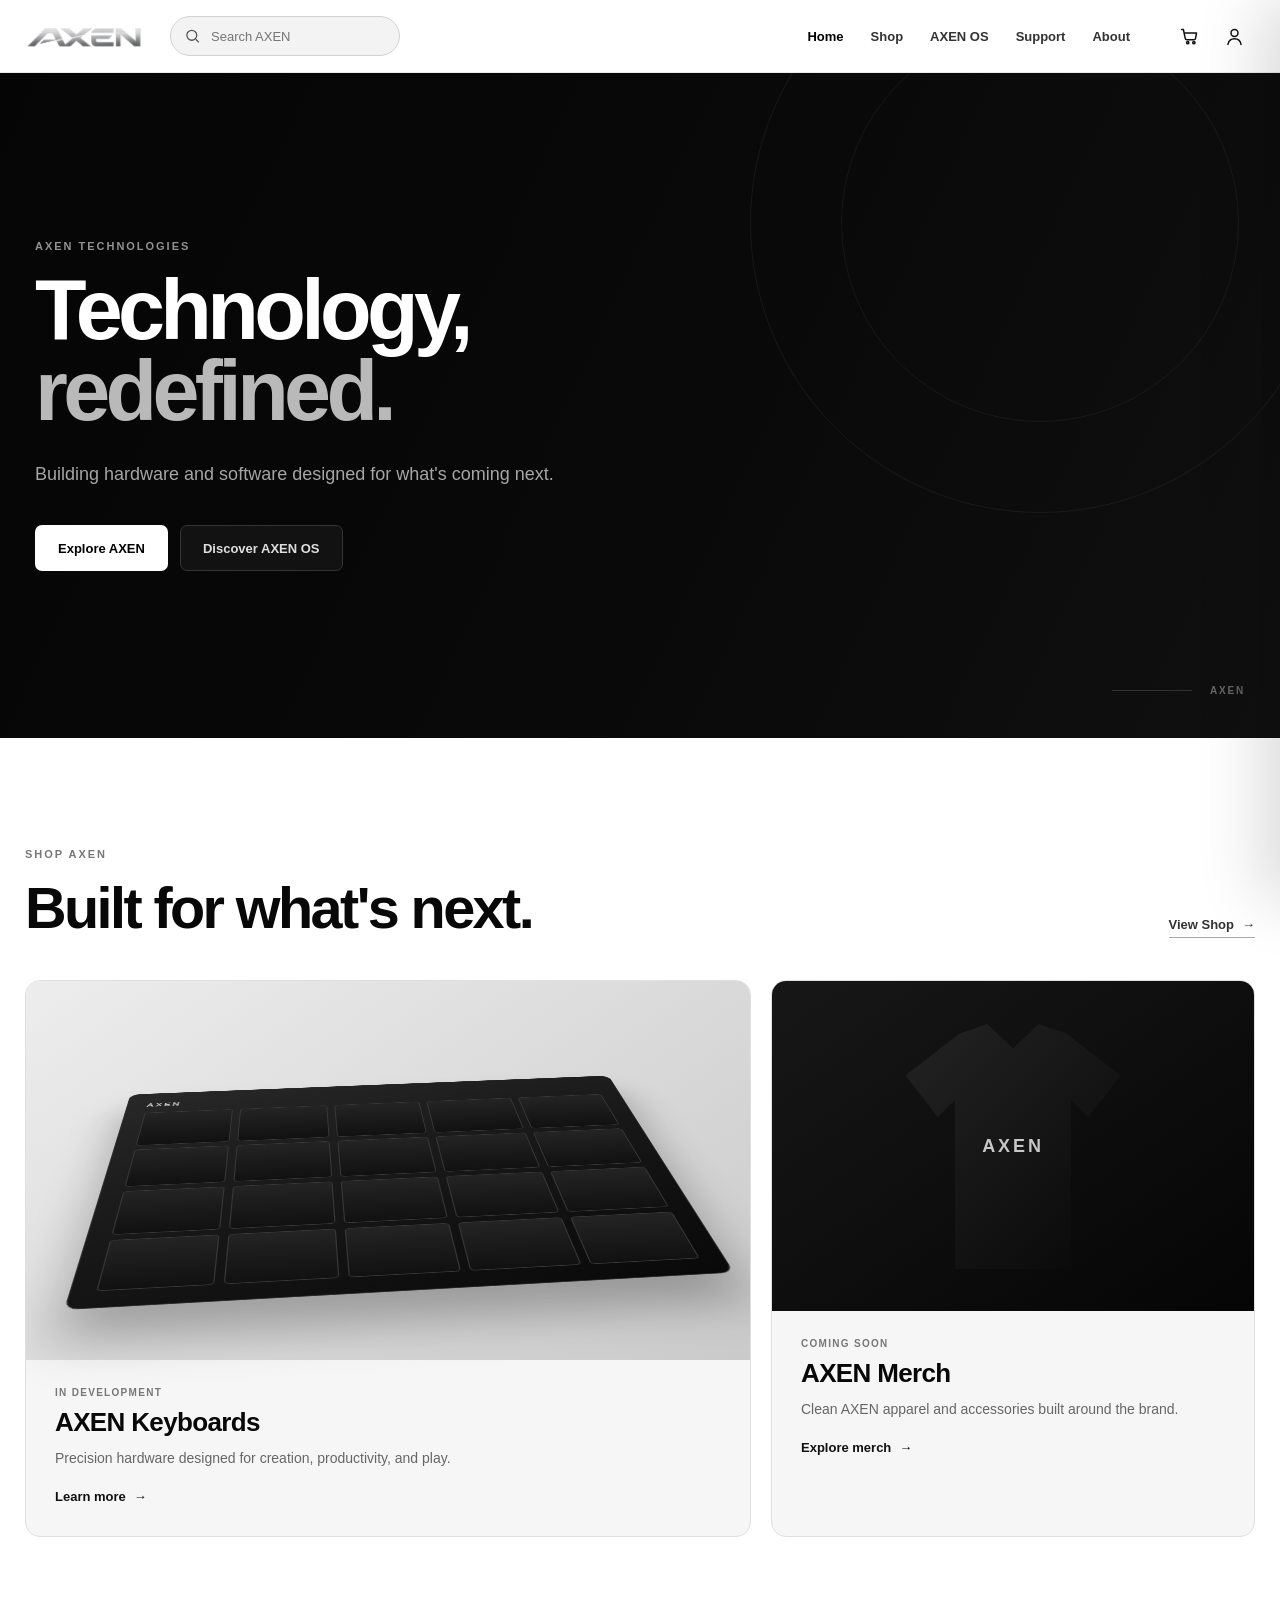
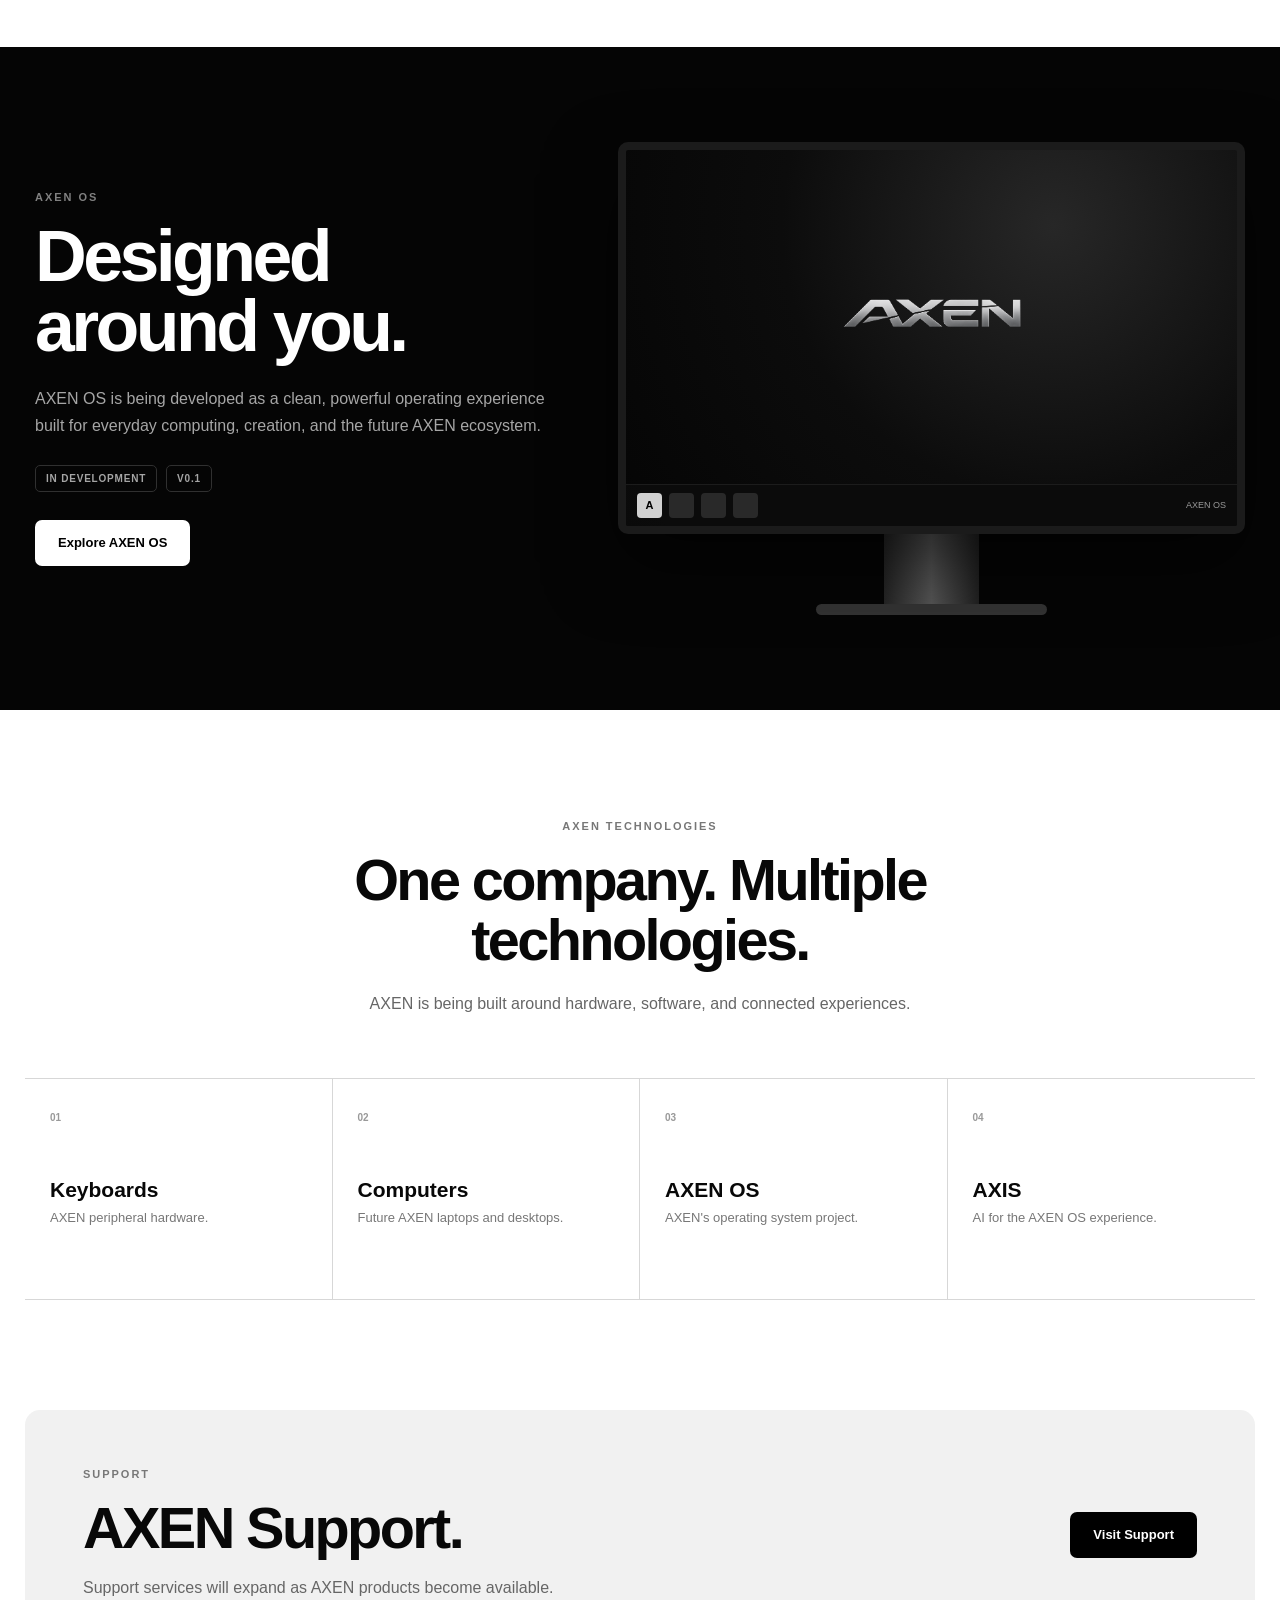
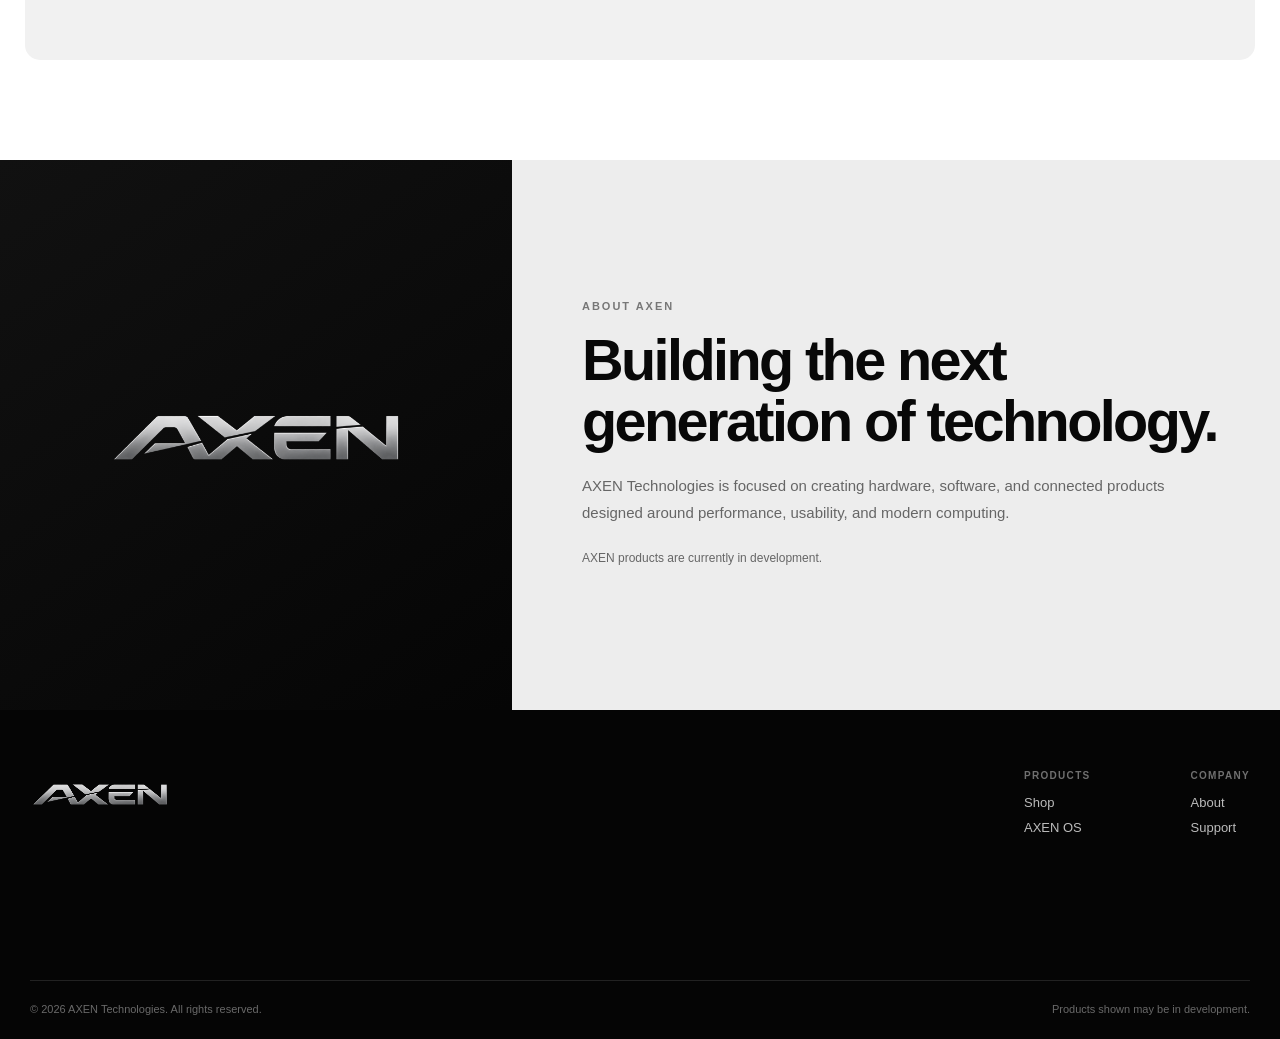
==== commit 695eccc9: "Fix image source paths and update copyright text Updated image source paths for consistency and adde" ====
--- a/index.html
+++ b/index.html
@@ -31,7 +31,7 @@
                 aria-label="AXEN Home"
             >
                 <img
-                    src="assets/axen-logo.png"
+                    src="axen-logo.png"
                     alt="AXEN"
                     class="brand-logo"
                 >
@@ -465,7 +465,7 @@
                     <div class="monitor-screen">
 
                         <img
-                            src="assets/axen-logo.png"
+                            src="axen-logo.png"
                             alt=""
                             class="screen-logo"
                         >
@@ -647,7 +647,7 @@
             <div class="about-brand">
 
                 <img
-                    src="assets/axen-logo.png"
+                  src="axen-logo.png"
                     alt="AXEN"
                 >
 
@@ -689,7 +689,7 @@
         <div class="footer-top">
 
             <img
-                src="assets/axen-logo.png"
+              src="axen-logo.png"
                 alt="AXEN"
                 class="footer-logo"
             >
@@ -738,7 +738,7 @@
         <div class="footer-bottom">
 
             <span>
-                © 2026 AXEN Technologies
+                © 2026 AXEN Technologies. All rights reserved.
             </span>
 
             <span>
--- a/style.css
+++ b/style.css
@@ -1,10 +1,14 @@
 /* =========================================
    AXEN TECHNOLOGIES
-   Website v0.1
+   v0.1.1
 ========================================= */
 
 * {
     box-sizing: border-box;
+}
+
+[hidden] {
+    display: none !important;
 }
 
 html {
@@ -14,36 +18,21 @@
 :root {
     --black: #050505;
     --black-soft: #0d0d0d;
-    --black-card: #111111;
 
     --white: #ffffff;
-    --off-white: #f6f6f6;
-
-    --gray-50: #f3f3f3;
-    --gray-100: #e8e8e8;
-    --gray-200: #d5d5d5;
-    --gray-300: #b8b8b8;
-    --gray-400: #949494;
-    --gray-500: #747474;
+
+    --gray-50: #f7f7f7;
+    --gray-100: #eeeeee;
+    --gray-200: #dddddd;
+    --gray-300: #c4c4c4;
+    --gray-400: #999999;
+    --gray-500: #707070;
     --gray-600: #555555;
-    --gray-700: #373737;
-    --gray-800: #222222;
-    --gray-900: #151515;
-
-    --silver:
-        linear-gradient(
-            135deg,
-            #f5f5f5,
-            #a4a4a4
-        );
-
+    --gray-700: #333333;
+    --gray-800: #202020;
+
+    --page-width: 1440px;
     --header-height: 72px;
-
-    --radius-sm: 8px;
-    --radius-md: 14px;
-    --radius-lg: 22px;
-
-    --page-width: 1440px;
 }
 
 body {
@@ -58,10 +47,14 @@
         Arial,
         sans-serif;
 
-    background: var(--white);
-    color: var(--black);
+    background: white;
+    color: #080808;
 
     overflow-x: hidden;
+}
+
+body.locked {
+    overflow: hidden;
 }
 
 button,
@@ -101,10 +94,10 @@
             255,
             255,
             255,
-            0.94
-        );
-
-    backdrop-filter: blur(18px);
+            0.96
+        );
+
+    backdrop-filter: blur(16px);
 
     border-bottom:
         1px solid
@@ -119,7 +112,7 @@
 .header-inner {
     width:
         min(
-            calc(100% - 40px),
+            calc(100% - 50px),
             var(--page-width)
         );
 
@@ -130,8 +123,12 @@
     display: flex;
     align-items: center;
 
-    gap: 26px;
-}
+    gap: 27px;
+}
+
+
+
+/* LOGO */
 
 .brand {
     flex: 0 0 auto;
@@ -141,23 +138,34 @@
 }
 
 .brand-logo {
-    width: 115px;
-
-    filter:
-        brightness(0)
-        saturate(100%);
-}
-
-
-
-/* SEARCH */
+    width: 118px;
+    height: auto;
+
+    object-fit: contain;
+
+    /*
+        IMPORTANT:
+        no brightness(0)
+        because that was turning the
+        silver AXEN logo black.
+    */
+}
+
+
+
+/* =========================================
+   SEARCH
+========================================= */
 
 .header-search {
     position: relative;
 
     width: 230px;
 
-    flex: 0 1 230px;
+    flex:
+        0
+        1
+        230px;
 }
 
 .header-search input {
@@ -168,29 +176,31 @@
         0
         38px
         0
-        39px;
+        40px;
 
     border:
         1px solid
-        #d8d8d8;
-
-    border-radius: 20px;
+        #d2d2d2;
+
+    border-radius: 22px;
 
     outline: none;
 
-    background: #f5f5f5;
+    background: #f3f3f3;
+
+    color: #111;
 
     font-size: 13px;
 
     transition:
-        border-color 160ms ease,
-        background 160ms ease;
+        background 150ms ease,
+        border-color 150ms ease;
 }
 
 .header-search input:focus {
+    background: white;
+
     border-color: #888;
-
-    background: white;
 }
 
 .search-icon {
@@ -220,49 +230,49 @@
     height: 28px;
 
     top: 50%;
-    right: 5px;
+    right: 6px;
 
     transform:
         translateY(-50%);
 
+    display: none;
+
     border: 0;
     border-radius: 50%;
 
     background: transparent;
 
-    color: #777;
+    color: #666;
 
     cursor: pointer;
 
-    font-size: 20px;
-
-    display: none;
+    font-size: 19px;
 }
 
 .clear-search:hover {
-    background: #e9e9e9;
+    background: #e2e2e2;
 }
 
 .search-results {
     position: absolute;
 
+    width: 310px;
+
     top: calc(100% + 10px);
     left: 0;
 
-    width: 310px;
-
     padding: 8px;
 
     border:
         1px solid
-        #dadada;
+        #d9d9d9;
 
     border-radius: 12px;
 
     background: white;
 
     box-shadow:
-        0 18px 45px
+        0 18px 50px
         rgba(
             0,
             0,
@@ -274,35 +284,37 @@
 .search-result {
     width: 100%;
 
+    padding:
+        11px
+        12px;
+
     display: block;
 
-    padding: 11px 12px;
-
     border: 0;
-    border-radius: 8px;
+    border-radius: 7px;
 
     background: transparent;
 
+    cursor: pointer;
+
     text-align: left;
-
-    cursor: pointer;
 }
 
 .search-result:hover {
     background: #f3f3f3;
 }
 
-.search-result-title {
+.search-title {
     display: block;
 
     font-size: 13px;
     font-weight: 700;
 }
 
-.search-result-sub {
+.search-subtitle {
     display: block;
 
-    margin-top: 3px;
+    margin-top: 2px;
 
     color: #777;
 
@@ -310,7 +322,7 @@
 }
 
 .search-empty {
-    padding: 14px 12px;
+    padding: 13px;
 
     color: #777;
 
@@ -319,7 +331,9 @@
 
 
 
-/* NAVIGATION */
+/* =========================================
+   NAV
+========================================= */
 
 .desktop-nav {
     margin-left: auto;
@@ -327,7 +341,7 @@
     display: flex;
     align-items: center;
 
-    gap: 3px;
+    gap: 5px;
 }
 
 .desktop-nav a {
@@ -341,33 +355,35 @@
 
     font-size: 13px;
     font-weight: 600;
-
-    transition:
-        color 150ms ease,
-        background 150ms ease;
 }
 
 .desktop-nav a:hover {
+    background: #f1f1f1;
+
     color: black;
-
-    background: #f2f2f2;
-}
-
-
-
-/* ACTIONS */
+}
+
+.desktop-nav a.active {
+    color: black;
+
+    font-weight: 800;
+}
+
+
+
+/* =========================================
+   HEADER ACTIONS
+========================================= */
 
 .header-actions {
     display: flex;
     align-items: center;
 
-    gap: 4px;
+    gap: 3px;
 }
 
 .icon-button,
 .menu-button {
-    position: relative;
-
     width: 42px;
     height: 42px;
 
@@ -381,9 +397,6 @@
     background: transparent;
 
     cursor: pointer;
-
-    transition:
-        background 150ms ease;
 }
 
 .icon-button:hover,
@@ -404,31 +417,6 @@
     stroke-linejoin: round;
 }
 
-.cart-count {
-    position: absolute;
-
-    min-width: 16px;
-    height: 16px;
-
-    padding: 0 4px;
-
-    top: 2px;
-    right: 1px;
-
-    display: flex;
-    align-items: center;
-    justify-content: center;
-
-    border-radius: 20px;
-
-    background: black;
-
-    color: white;
-
-    font-size: 9px;
-    font-weight: 800;
-}
-
 .menu-button {
     display: none;
 
@@ -444,9 +432,13 @@
     background: #111;
 }
 
+
+
+/* MOBILE NAV */
+
 .mobile-nav {
     padding:
-        10px
+        8px
         20px
         18px;
 
@@ -460,11 +452,13 @@
 .mobile-nav a {
     display: block;
 
-    padding: 13px 3px;
+    padding:
+        13px
+        3px;
 
     border-bottom:
         1px solid
-        #eeeeee;
+        #ededed;
 
     font-size: 14px;
     font-weight: 600;
@@ -479,20 +473,20 @@
 .hero {
     position: relative;
 
-    min-height: 660px;
-
-    display: flex;
-    align-items: center;
+    min-height: 665px;
 
     padding:
-        100px
+        105px
         max(
-            30px,
+            35px,
             calc(
                 (100vw - var(--page-width)) / 2
-                + 20px
+                + 25px
             )
         );
+
+    display: flex;
+    align-items: center;
 
     overflow: hidden;
 
@@ -500,40 +494,100 @@
         linear-gradient(
             115deg,
             #050505 0%,
-            #101010 54%,
-            #1a1a1a 100%
+            #090909 55%,
+            #101010 100%
         );
 
     color: white;
 }
 
-.hero-background {
+.hero-content {
+    position: relative;
+
+    z-index: 2;
+
+    width: min(760px, 100%);
+}
+
+.eyebrow,
+.section-label {
+    margin:
+        0
+        0
+        18px;
+
+    color: #777;
+
+    font-size: 11px;
+    font-weight: 800;
+
+    letter-spacing: 0.18em;
+}
+
+.hero .eyebrow {
+    color: #929292;
+}
+
+.hero h1 {
+    margin: 0;
+
+    max-width: 760px;
+
+    font-size:
+        clamp(
+            58px,
+            6.6vw,
+            94px
+        );
+
+    font-weight: 650;
+
+    line-height: 0.96;
+
+    letter-spacing: -0.055em;
+}
+
+.hero h1 span {
+    display: block;
+
+    color: #b9b9b9;
+}
+
+.hero-description {
+    max-width: 560px;
+
+    margin:
+        28px
+        0
+        0;
+
+    color: #a5a5a5;
+
+    font-size: 18px;
+    line-height: 1.65;
+}
+
+.hero-actions {
+    margin-top: 36px;
+
+    display: flex;
+    align-items: center;
+
+    gap: 12px;
+}
+
+
+
+/* SUBTLE RINGS */
+
+.hero-rings {
     position: absolute;
 
-    width: 720px;
-    height: 720px;
-
-    right: -180px;
-    top: -280px;
-
-    border:
-        1px solid
-        rgba(
-            255,
-            255,
-            255,
-            0.09
-        );
-
-    border-radius: 50%;
-}
-
-.hero-background::before {
-    content: "";
-
-    position: absolute;
-
-    inset: 100px;
+    width: 580px;
+    height: 580px;
+
+    right: -50px;
+    top: -140px;
 
     border:
         1px solid
@@ -544,93 +598,67 @@
             0.06
         );
 
-    border-radius: inherit;
-}
-
-.hero-content {
-    position: relative;
-
-    z-index: 2;
-
-    width: min(720px, 100%);
-}
-
-.eyebrow,
-.section-label {
-    margin:
-        0
-        0
-        18px;
-
-    color: #777;
-
-    font-size: 11px;
+    border-radius: 50%;
+}
+
+.hero-rings::before {
+    content: "";
+
+    position: absolute;
+
+    inset: 90px;
+
+    border:
+        1px solid
+        rgba(
+            255,
+            255,
+            255,
+            0.05
+        );
+
+    border-radius: 50%;
+}
+
+.hero-signature {
+    position: absolute;
+
+    right:
+        max(
+            35px,
+            calc(
+                (100vw - var(--page-width)) / 2
+                + 25px
+            )
+        );
+
+    bottom: 42px;
+
+    display: flex;
+    align-items: center;
+
+    gap: 18px;
+
+    color: #666;
+
+    font-size: 10px;
     font-weight: 800;
 
-    letter-spacing: 0.19em;
-}
-
-.hero .eyebrow {
-    color: #a9a9a9;
-}
-
-.hero h1 {
-    max-width: 820px;
-
-    margin: 0;
-
-    font-size:
-        clamp(
-            58px,
-            8vw,
-            110px
-        );
-
-    line-height: 0.93;
-
-    letter-spacing: -0.06em;
-
-    font-weight: 650;
-}
-
-.hero h1 span {
-    display: block;
-
-    background:
-        linear-gradient(
-            135deg,
-            #ffffff 0%,
-            #a7a7a7 48%,
-            #eeeeee 100%
-        );
-
-    -webkit-background-clip: text;
-
-    color: transparent;
-}
-
-.hero-description {
-    max-width: 560px;
-
-    margin:
-        30px
-        0
-        0;
-
-    color: #b5b5b5;
-
-    font-size: 19px;
-    line-height: 1.65;
-}
-
-.hero-actions {
-    margin-top: 38px;
-
-    display: flex;
-    align-items: center;
-
-    gap: 12px;
-}
+    letter-spacing: 0.18em;
+}
+
+.hero-signature span {
+    width: 80px;
+    height: 1px;
+
+    background: #303030;
+}
+
+
+
+/* =========================================
+   BUTTONS
+========================================= */
 
 .button {
     min-height: 46px;
@@ -647,7 +675,7 @@
         1px solid
         transparent;
 
-    border-radius: 8px;
+    border-radius: 7px;
 
     cursor: pointer;
 
@@ -655,10 +683,9 @@
     font-weight: 700;
 
     transition:
-        background 160ms ease,
-        color 160ms ease,
-        border-color 160ms ease,
-        transform 160ms ease;
+        transform 150ms ease,
+        background 150ms ease,
+        border-color 150ms ease;
 }
 
 .button:hover {
@@ -668,67 +695,50 @@
 
 .button-primary {
     background: white;
+
     color: black;
 }
 
 .button-primary:hover {
-    background: #e9e9e9;
+    background: #e7e7e7;
 }
 
 .button-secondary {
-    border-color: #444;
-
-    background: #171717;
+    border-color: #343434;
+
+    background: #121212;
+
+    color: #dedede;
+}
+
+.button-secondary:hover {
+    background: #1d1d1d;
+
+    border-color: #555;
+}
+
+.button-light {
+    margin-top: 28px;
+
+    background: white;
+
+    color: black;
+}
+
+.button-black {
+    background: black;
 
     color: white;
 }
 
-.button-secondary:hover {
-    border-color: #666;
-
-    background: #202020;
-}
-
-.hero-mark {
-    position: absolute;
-
-    z-index: 1;
-
-    right:
-        max(
-            40px,
-            calc(
-                (100vw - var(--page-width)) / 2
-                + 20px
-            )
-        );
-
-    bottom: 54px;
-
-    display: flex;
-    align-items: center;
-
-    gap: 18px;
-
-    color: #777;
-
-    font-size: 11px;
-    font-weight: 800;
-
-    letter-spacing: 0.16em;
-}
-
-.hero-mark-line {
-    width: 70px;
-    height: 1px;
-
-    background: #444;
+.button-black:hover {
+    background: #252525;
 }
 
 
 
 /* =========================================
-   SHARED SECTIONS
+   GENERAL SECTION
 ========================================= */
 
 .section {
@@ -763,55 +773,47 @@
 
     font-size:
         clamp(
-            36px,
-            5vw,
+            37px,
+            4.5vw,
             58px
         );
 
-    line-height: 1.03;
+    line-height: 1.05;
 
     letter-spacing: -0.045em;
 }
 
-.text-link {
+.section-link {
+    padding:
+        0
+        0
+        5px;
+
     display: inline-flex;
     align-items: center;
 
     gap: 8px;
 
-    padding-bottom: 5px;
-
+    border: 0;
     border-bottom:
         1px solid
         #aaa;
 
+    background: transparent;
+
+    cursor: pointer;
+
     color: #333;
 
     font-size: 13px;
-    font-weight: 650;
-}
-
-.text-link span,
-.product-link span {
-    transition:
-        transform 150ms ease;
-}
-
-.text-link:hover span,
-.product-link:hover span {
-    transform:
-        translateX(3px);
+    font-weight: 700;
 }
 
 
 
 /* =========================================
-   SHOP
+   PRODUCTS
 ========================================= */
-
-.shop-section {
-    padding-top: 120px;
-}
 
 .product-grid {
     display: grid;
@@ -824,20 +826,18 @@
 }
 
 .product-card {
-    min-height: 510px;
+    overflow: hidden;
 
     display: flex;
     flex-direction: column;
-
-    overflow: hidden;
 
     border:
         1px solid
-        #e1e1e1;
-
-    border-radius: 16px;
-
-    background: #f7f7f7;
+        #dfdfdf;
+
+    border-radius: 15px;
+
+    background: #f6f6f6;
 }
 
 .product-visual {
@@ -846,24 +846,24 @@
     display: flex;
     align-items: center;
     justify-content: center;
-
-    overflow: hidden;
 }
 
 .product-info {
     padding:
-        28px
-        30px
-        32px;
+        27px
+        29px
+        31px;
 }
 
 .product-status {
+    margin: 0;
+
     color: #777;
 
     font-size: 10px;
     font-weight: 800;
 
-    letter-spacing: 0.14em;
+    letter-spacing: 0.13em;
 }
 
 .product-info h3 {
@@ -877,7 +877,7 @@
     letter-spacing: -0.025em;
 }
 
-.product-info p {
+.product-info > p:not(.product-status) {
     max-width: 480px;
 
     margin: 0;
@@ -885,11 +885,11 @@
     color: #666;
 
     font-size: 14px;
-    line-height: 1.65;
+    line-height: 1.6;
 }
 
 .product-link {
-    margin-top: 20px;
+    margin-top: 19px;
 
     padding: 0;
 
@@ -902,9 +902,9 @@
 
     background: transparent;
 
+    cursor: pointer;
+
     color: #111;
-
-    cursor: pointer;
 
     font-size: 13px;
     font-weight: 700;
@@ -912,62 +912,59 @@
 
 
 
-/* KEYBOARD MOCKUP */
-
-.keyboard-visual {
+/* KEYBOARD */
+
+.keyboard-area {
     background:
         linear-gradient(
             145deg,
-            #ececec,
-            #cfcfcf
+            #ededed,
+            #cacaca
         );
 }
 
 .keyboard {
-    position: relative;
-
     width: min(78%, 560px);
 
-    padding:
-        22px;
+    padding: 21px;
 
     transform:
-        perspective(900px)
+        perspective(950px)
         rotateX(58deg)
-        rotateZ(-6deg);
+        rotateZ(-5deg);
 
     border:
         1px solid
-        #3c3c3c;
-
-    border-radius: 12px;
+        #303030;
+
+    border-radius: 11px;
 
     background:
         linear-gradient(
             160deg,
-            #272727,
+            #282828,
             #090909
         );
 
     box-shadow:
-        0 42px 50px
+        0 38px 50px
         rgba(
             0,
             0,
             0,
-            0.3
-        );
-}
-
-.keyboard-logo {
-    margin-bottom: 13px;
-
-    color: #d3d3d3;
-
-    font-size: 12px;
+            0.27
+        );
+}
+
+.keyboard-brand {
+    margin-bottom: 12px;
+
+    color: #c8c8c8;
+
+    font-size: 11px;
     font-weight: 800;
 
-    letter-spacing: 0.2em;
+    letter-spacing: 0.18em;
 }
 
 .keyboard-keys {
@@ -982,49 +979,35 @@
 .keyboard-keys span {
     aspect-ratio: 1.35;
 
-    display: block;
-
     border:
         1px solid
-        #3a3a3a;
+        #393939;
 
     border-radius: 4px;
 
     background:
         linear-gradient(
-            #222,
+            #242424,
             #111
         );
-
-    box-shadow:
-        inset
-        0 1px 0
-        rgba(
-            255,
-            255,
-            255,
-            0.08
-        );
 }
 
 
 
 /* MERCH */
 
-.merch-visual {
+.merch-area {
     background:
         linear-gradient(
-            150deg,
-            #121212,
-            #2b2b2b
+            145deg,
+            #171717,
+            #050505
         );
 }
 
 .shirt {
-    position: relative;
-
-    width: 210px;
-    height: 240px;
+    width: 215px;
+    height: 245px;
 
     display: flex;
     align-items: center;
@@ -1033,63 +1016,35 @@
     clip-path:
         polygon(
             25% 4%,
-            39% 0,
+            38% 0,
             50% 10%,
-            61% 0,
+            62% 0,
             75% 4%,
-            100% 20%,
+            100% 21%,
             85% 38%,
             77% 31%,
             77% 100%,
             23% 100%,
             23% 31%,
             15% 38%,
-            0 20%
+            0 21%
         );
 
     background:
         linear-gradient(
             135deg,
-            #1c1c1c,
-            #050505
-        );
-
-    filter:
-        drop-shadow(
-            0 20px 22px
-            rgba(
-                0,
-                0,
-                0,
-                0.3
-            )
+            #232323,
+            #080808
         );
 }
 
 .shirt span {
-    color: #c8c8c8;
-
-    font-size: 20px;
+    color: #c7c7c7;
+
+    font-size: 18px;
     font-weight: 800;
 
     letter-spacing: 0.16em;
-}
-
-.shirt-neck {
-    position: absolute;
-
-    width: 42px;
-    height: 22px;
-
-    top: 0;
-
-    border-radius:
-        0
-        0
-        30px
-        30px;
-
-    background: #2a2a2a;
 }
 
 
@@ -1099,49 +1054,47 @@
 ========================================= */
 
 .os-section {
-    min-height: 660px;
-
-    display: grid;
-
-    grid-template-columns:
-        minmax(0, 0.9fr)
-        minmax(0, 1.1fr);
-
-    align-items: center;
-
-    gap: 60px;
+    min-height: 650px;
 
     padding:
-        100px
+        95px
         max(
-            30px,
+            35px,
             calc(
                 (100vw - var(--page-width)) / 2
-                + 20px
+                + 25px
             )
         );
 
-    overflow: hidden;
+    display: grid;
+
+    grid-template-columns:
+        0.9fr
+        1.1fr;
+
+    align-items: center;
+
+    gap: 70px;
 
     background: #050505;
 
     color: white;
 }
 
-.section-label.light {
-    color: #898989;
+.section-label-dark {
+    color: #818181;
 }
 
 .os-copy h2 {
-    max-width: 580px;
+    max-width: 570px;
 
     margin: 0;
 
     font-size:
         clamp(
-            47px,
-            6vw,
-            76px
+            46px,
+            5.6vw,
+            74px
         );
 
     line-height: 0.98;
@@ -1153,63 +1106,50 @@
     max-width: 560px;
 
     margin:
-        25px
+        24px
         0
         0;
 
-    color: #a9a9a9;
+    color: #a6a6a6;
 
     font-size: 16px;
     line-height: 1.7;
 }
 
-.os-meta {
-    margin-top: 26px;
-
-    display: flex;
-    align-items: center;
-
-    gap: 10px;
-}
-
-.os-meta span {
+.os-badges {
+    margin-top: 25px;
+
+    display: flex;
+
+    gap: 9px;
+}
+
+.os-badges span {
     padding:
         7px
         10px;
 
     border:
         1px solid
-        #333;
+        #303030;
 
     border-radius: 5px;
 
-    color: #aaa;
+    color: #a5a5a5;
 
     font-size: 10px;
     font-weight: 800;
 
-    letter-spacing: 0.1em;
+    letter-spacing: 0.08em;
     text-transform: uppercase;
 }
 
-.button-light {
-    margin-top: 30px;
-
-    background: white;
-    color: black;
-}
-
-.button-light:hover {
-    background: #dddddd;
-}
-
 
 
 /* MONITOR */
 
 .os-preview {
     display: flex;
-    align-items: center;
     justify-content: center;
 }
 
@@ -1217,7 +1157,7 @@
     width: min(650px, 100%);
 }
 
-.monitor-display {
+.monitor-screen {
     position: relative;
 
     aspect-ratio: 16 / 10;
@@ -1232,47 +1172,26 @@
 
     background:
         radial-gradient(
-            circle at 70% 25%,
-            #292929,
-            #0c0c0c 55%,
-            #050505 100%
+            circle at 70% 20%,
+            #272727,
+            #0c0c0c 52%,
+            #050505
         );
 
     box-shadow:
-        0 30px 80px
+        0 30px 70px
         rgba(
             0,
             0,
             0,
-            0.65
-        );
-}
-
-.monitor-display::before {
-    content: "";
-
+            0.55
+        );
+}
+
+.screen-logo {
     position: absolute;
 
-    width: 260px;
-    height: 260px;
-
-    right: -70px;
-    top: -70px;
-
-    border:
-        1px solid
-        rgba(
-            255,
-            255,
-            255,
-            0.08
-        );
-
-    border-radius: 50%;
-}
-
-.desktop-logo {
-    position: absolute;
+    width: 185px;
 
     left: 50%;
     top: 43%;
@@ -1282,22 +1201,9 @@
             -50%,
             -50%
         );
-
-    color: #bcbcbc;
-
-    font-size:
-        clamp(
-            34px,
-            5vw,
-            62px
-        );
-
-    font-weight: 800;
-
-    letter-spacing: 0.14em;
-}
-
-.desktop-taskbar {
+}
+
+.fake-taskbar {
     position: absolute;
 
     left: 0;
@@ -1306,7 +1212,9 @@
 
     height: 42px;
 
-    padding: 0 12px;
+    padding:
+        0
+        11px;
 
     display: flex;
     align-items: center;
@@ -1319,73 +1227,71 @@
             255,
             255,
             255,
-            0.08
+            0.07
         );
 
     background:
         rgba(
-            15,
-            15,
-            15,
-            0.88
-        );
-
-    backdrop-filter: blur(12px);
-}
-
-.desktop-taskbar > span {
+            12,
+            12,
+            12,
+            0.9
+        );
+}
+
+.fake-start,
+.fake-app {
     width: 25px;
     height: 25px;
 
-    display: inline-flex;
+    border-radius: 4px;
+
+    background: #292929;
+}
+
+.fake-start {
+    display: flex;
     align-items: center;
     justify-content: center;
 
-    border-radius: 4px;
-
-    background: #282828;
-}
-
-.desktop-taskbar .taskbar-start {
-    background: #d2d2d2;
+    background: #d1d1d1;
+
     color: black;
 
-    font-size: 12px;
+    font-size: 11px;
     font-weight: 900;
 }
 
-.taskbar-right {
+.fake-clock {
     margin-left: auto;
 
-    color: #aaa;
-}
-
-.monitor-neck {
-    width: 16%;
-    height: 75px;
+    color: #999;
+
+    font-size: 9px;
+}
+
+.monitor-stand {
+    width: 15%;
+    height: 70px;
 
     margin: 0 auto;
 
     background:
         linear-gradient(
             90deg,
-            #202020,
+            #242424,
             #555,
-            #1b1b1b
+            #202020
         );
 }
 
 .monitor-base {
-    width: 38%;
-    height: 12px;
+    width: 37%;
+    height: 11px;
 
     margin: 0 auto;
 
-    border-radius:
-        50%
-        50%
-        4px
-        4px;
+    border-radius: 8px;
 
     background: #333;
 }
@@ -1393,33 +1299,30 @@
 
 
 /* =========================================
-   HARDWARE FUTURE
+   FUTURE
 ========================================= */
 
-.hardware-section {
-    padding:
-        120px
-        0
-        130px;
-}
-
 .center-heading {
-    max-width: 800px;
-
-    margin: 0 auto 60px;
+    max-width: 780px;
+
+    margin:
+        0
+        auto
+        60px;
 
     text-align: center;
 }
 
-.center-heading p:last-child {
-    max-width: 630px;
+.center-heading > p:last-child {
+    max-width: 620px;
 
     margin:
-        22px auto 0;
+        20px
+        auto
+        0;
 
     color: #666;
 
-    font-size: 16px;
     line-height: 1.7;
 }
 
@@ -1431,11 +1334,11 @@
 
     border-top:
         1px solid
-        #d8d8d8;
+        #d7d7d7;
 
     border-bottom:
         1px solid
-        #d8d8d8;
+        #d7d7d7;
 }
 
 .future-item {
@@ -1447,23 +1350,23 @@
 
     border-right:
         1px solid
-        #d8d8d8;
+        #d7d7d7;
 }
 
 .future-item:last-child {
     border-right: 0;
 }
 
-.future-number {
+.future-item > span {
     color: #999;
 
-    font-size: 11px;
-    font-weight: 700;
+    font-size: 10px;
+    font-weight: 800;
 }
 
 .future-item h3 {
     margin:
-        55px
+        53px
         0
         8px;
 
@@ -1476,7 +1379,6 @@
     color: #777;
 
     font-size: 13px;
-    line-height: 1.5;
 }
 
 
@@ -1498,7 +1400,7 @@
         100px;
 
     padding:
-        60px;
+        58px;
 
     display: flex;
     align-items: center;
@@ -1506,31 +1408,22 @@
 
     gap: 40px;
 
-    border-radius: 16px;
-
-    background: #f2f2f2;
-}
-
-.support-section p:not(.section-label) {
-    max-width: 590px;
+    border-radius: 15px;
+
+    background: #f1f1f1;
+}
+
+.support-section > div > p:last-child {
+    max-width: 560px;
 
     margin:
-        18px
+        17px
         0
         0;
 
     color: #666;
 
     line-height: 1.65;
-}
-
-.button-dark {
-    background: black;
-    color: white;
-}
-
-.button-dark:hover {
-    background: #262626;
 }
 
 
@@ -1540,23 +1433,23 @@
 ========================================= */
 
 .about-section {
+    min-height: 550px;
+
     display: grid;
 
     grid-template-columns:
         0.8fr
         1.2fr;
 
-    min-height: 560px;
-
     background: #ededed;
 }
 
-.about-logo-wrap {
+.about-brand {
+    padding: 70px;
+
     display: flex;
     align-items: center;
     justify-content: center;
-
-    padding: 70px;
 
     background:
         linear-gradient(
@@ -1566,21 +1459,21 @@
         );
 }
 
-.about-logo {
-    width: min(340px, 80%);
+.about-brand img {
+    width: min(360px, 80%);
 }
 
 .about-copy {
     padding:
-        100px
+        90px
         max(
-            50px,
+            45px,
             calc(
                 (100vw - var(--page-width)) / 2
-                + 20px
+                + 25px
             )
         )
-        100px
+        90px
         70px;
 
     display: flex;
@@ -1588,8 +1481,8 @@
     justify-content: center;
 }
 
-.about-copy p:not(.section-label) {
-    max-width: 650px;
+.about-copy > p:not(.section-label) {
+    max-width: 640px;
 
     margin:
         22px
@@ -1600,6 +1493,10 @@
 
     font-size: 15px;
     line-height: 1.75;
+}
+
+.development-note {
+    font-size: 12px !important;
 }
 
 
@@ -1615,60 +1512,60 @@
             30px,
             calc(
                 (100vw - var(--page-width)) / 2
-                + 20px
+                + 25px
             )
         )
-        25px;
+        24px;
 
     background: #050505;
 
     color: white;
 }
 
-.footer-main {
+.footer-top {
     min-height: 210px;
 
     display: flex;
-    align-items: flex-start;
     justify-content: space-between;
 
     gap: 60px;
 }
 
 .footer-logo {
-    width: 135px;
-}
-
-.footer-links {
+    width: 140px;
+    height: fit-content;
+}
+
+.footer-columns {
     display: flex;
 
     gap: 100px;
 }
 
-.footer-links h4 {
+.footer-columns h4 {
     margin:
         0
         0
-        15px;
-
-    color: #777;
+        14px;
+
+    color: #707070;
 
     font-size: 10px;
-    letter-spacing: 0.14em;
-    text-transform: uppercase;
-}
-
-.footer-links a {
+
+    letter-spacing: 0.13em;
+}
+
+.footer-columns a {
     display: block;
 
     margin-bottom: 10px;
 
-    color: #c0c0c0;
+    color: #bcbcbc;
 
     font-size: 13px;
 }
 
-.footer-links a:hover {
+.footer-columns a:hover {
     color: white;
 }
 
@@ -1685,7 +1582,7 @@
         1px solid
         #222;
 
-    color: #676767;
+    color: #696969;
 
     font-size: 11px;
 }
@@ -1696,12 +1593,12 @@
    CART
 ========================================= */
 
-.drawer-backdrop {
+.cart-backdrop {
     position: fixed;
 
     inset: 0;
 
-    z-index: 1900;
+    z-index: 1800;
 
     background:
         rgba(
@@ -1714,8 +1611,6 @@
 
 .cart-drawer {
     position: fixed;
-
-    z-index: 2000;
 
     width: min(430px, 100%);
 
@@ -1723,6 +1618,8 @@
     right: 0;
     bottom: 0;
 
+    z-index: 1900;
+
     padding: 26px;
 
     transform:
@@ -1731,7 +1628,9 @@
     background: white;
 
     box-shadow:
-        -20px 0 60px
+        -20px
+        0
+        60px
         rgba(
             0,
             0,
@@ -1740,7 +1639,7 @@
         );
 
     transition:
-        transform 220ms ease;
+        transform 210ms ease;
 }
 
 .cart-drawer.open {
@@ -1748,26 +1647,25 @@
         translateX(0);
 }
 
-.drawer-header {
+.cart-header {
+    padding-bottom: 22px;
+
     display: flex;
     align-items: center;
     justify-content: space-between;
-
-    padding-bottom: 22px;
 
     border-bottom:
         1px solid
-        #e8e8e8;
-}
-
-.drawer-header h2 {
+        #e5e5e5;
+}
+
+.cart-header h2 {
     margin: 0;
 
     font-size: 22px;
 }
 
-.drawer-close,
-.notice-close {
+.close-button {
     width: 40px;
     height: 40px;
 
@@ -1778,15 +1676,14 @@
 
     cursor: pointer;
 
-    font-size: 24px;
-}
-
-.drawer-close:hover,
-.notice-close:hover {
-    background: #e5e5e5;
-}
-
-.empty-cart {
+    font-size: 23px;
+}
+
+.close-button:hover {
+    background: #e3e3e3;
+}
+
+.cart-empty {
     height: calc(100% - 70px);
 
     display: flex;
@@ -1797,7 +1694,7 @@
     text-align: center;
 }
 
-.empty-cart-icon {
+.cart-symbol {
     width: 60px;
     height: 60px;
 
@@ -1818,14 +1715,14 @@
     font-size: 24px;
 }
 
-.empty-cart h3 {
+.cart-empty h3 {
     margin: 0;
 
     font-size: 20px;
 }
 
-.empty-cart p {
-    max-width: 270px;
+.cart-empty p {
+    max-width: 275px;
 
     margin:
         10px
@@ -1841,7 +1738,7 @@
 
 
 /* =========================================
-   NOTICE MODAL
+   NOTICE
 ========================================= */
 
 .notice-modal {
@@ -1851,7 +1748,7 @@
 
     z-index: 3000;
 
-    padding: 24px;
+    padding: 25px;
 
     display: flex;
     align-items: center;
@@ -1872,11 +1769,11 @@
     width: min(430px, 100%);
 
     padding:
-        42px
+        45px
         34px
-        34px;
-
-    border-radius: 16px;
+        35px;
+
+    border-radius: 15px;
 
     background: white;
 
@@ -1895,20 +1792,17 @@
 .notice-close {
     position: absolute;
 
-    top: 16px;
-    right: 16px;
+    top: 15px;
+    right: 15px;
 }
 
 .notice-logo {
-    width: 110px;
+    width: 130px;
 
     margin:
         0
         auto
-        26px;
-
-    filter:
-        brightness(0);
+        25px;
 }
 
 .notice-card h2 {
@@ -1935,16 +1829,12 @@
    RESPONSIVE
 ========================================= */
 
-@media (max-width: 1120px) {
+@media (max-width: 1100px) {
 
     .header-search {
         width: 190px;
 
         flex-basis: 190px;
-    }
-
-    .desktop-nav {
-        gap: 0;
     }
 
     .desktop-nav a {
@@ -1962,20 +1852,10 @@
         border-right: 0;
     }
 
-    .future-item:nth-child(-n+2) {
-        border-bottom:
-            1px solid
-            #d8d8d8;
-    }
-
-}
-
-
-@media (max-width: 920px) {
-
-    .header-inner {
-        gap: 14px;
-    }
+}
+
+
+@media (max-width: 900px) {
 
     .desktop-nav {
         display: none;
@@ -1993,37 +1873,21 @@
         display: inline-flex;
     }
 
-    .hero {
-        min-height: 610px;
-    }
-
     .product-grid {
         grid-template-columns: 1fr;
     }
 
-    .product-card {
-        min-height: 470px;
-    }
-
     .os-section {
         grid-template-columns: 1fr;
 
         gap: 70px;
     }
 
-    .os-copy {
-        max-width: 700px;
-    }
-
-    .os-preview {
-        width: 100%;
-    }
-
     .about-section {
         grid-template-columns: 1fr;
     }
 
-    .about-logo-wrap {
+    .about-brand {
         min-height: 300px;
     }
 
@@ -2036,7 +1900,7 @@
 }
 
 
-@media (max-width: 680px) {
+@media (max-width: 650px) {
 
     :root {
         --header-height: 64px;
@@ -2048,7 +1912,7 @@
     }
 
     .brand-logo {
-        width: 92px;
+        width: 95px;
     }
 
     .header-search {
@@ -2059,14 +1923,8 @@
         margin-left: auto;
     }
 
-    .icon-button,
-    .menu-button {
-        width: 38px;
-        height: 38px;
-    }
-
     .hero {
-        min-height: 580px;
+        min-height: 575px;
 
         padding:
             80px
@@ -2076,9 +1934,9 @@
     .hero h1 {
         font-size:
             clamp(
-                54px,
-                18vw,
-                78px
+                52px,
+                17vw,
+                74px
             );
     }
 
@@ -2087,17 +1945,16 @@
     }
 
     .hero-actions {
+        flex-direction: column;
+
         align-items: stretch;
-        flex-direction: column;
-
-        width: 100%;
     }
 
     .hero-actions .button {
         width: 100%;
     }
 
-    .hero-mark {
+    .hero-signature {
         display: none;
     }
 
@@ -2112,22 +1969,12 @@
 
     .section-heading {
         align-items: flex-start;
+
         flex-direction: column;
-
-        margin-bottom: 30px;
     }
 
     .product-visual {
-        min-height: 280px;
-    }
-
-    .keyboard {
-        width: 84%;
-    }
-
-    .product-info {
-        padding:
-            24px;
+        min-height: 275px;
     }
 
     .os-section {
@@ -2136,11 +1983,6 @@
             22px;
     }
 
-    .os-meta {
-        align-items: flex-start;
-        flex-direction: column;
-    }
-
     .future-grid {
         grid-template-columns: 1fr;
     }
@@ -2150,35 +1992,30 @@
 
         border-bottom:
             1px solid
-            #d8d8d8;
+            #d7d7d7;
     }
 
     .future-item:last-child {
         border-bottom: 0;
-    }
-
-    .future-item:nth-child(-n+2) {
-        border-bottom:
-            1px solid
-            #d8d8d8;
     }
 
     .support-section {
         width:
             calc(100% - 34px);
 
-        margin-bottom: 80px;
+        margin-bottom: 75px;
 
         padding:
             38px
-            28px;
+            27px;
 
         align-items: flex-start;
+
         flex-direction: column;
     }
 
-    .about-logo-wrap {
-        min-height: 250px;
+    .about-brand {
+        min-height: 240px;
 
         padding: 45px;
     }
@@ -2189,18 +2026,11 @@
             24px;
     }
 
-    .site-footer {
-        padding:
-            50px
-            24px
-            24px;
-    }
-
-    .footer-main {
+    .footer-top {
         flex-direction: column;
     }
 
-    .footer-links {
+    .footer-columns {
         width: 100%;
 
         justify-content: space-between;
@@ -2210,6 +2040,7 @@
 
     .footer-bottom {
         align-items: flex-start;
+
         flex-direction: column;
     }
 
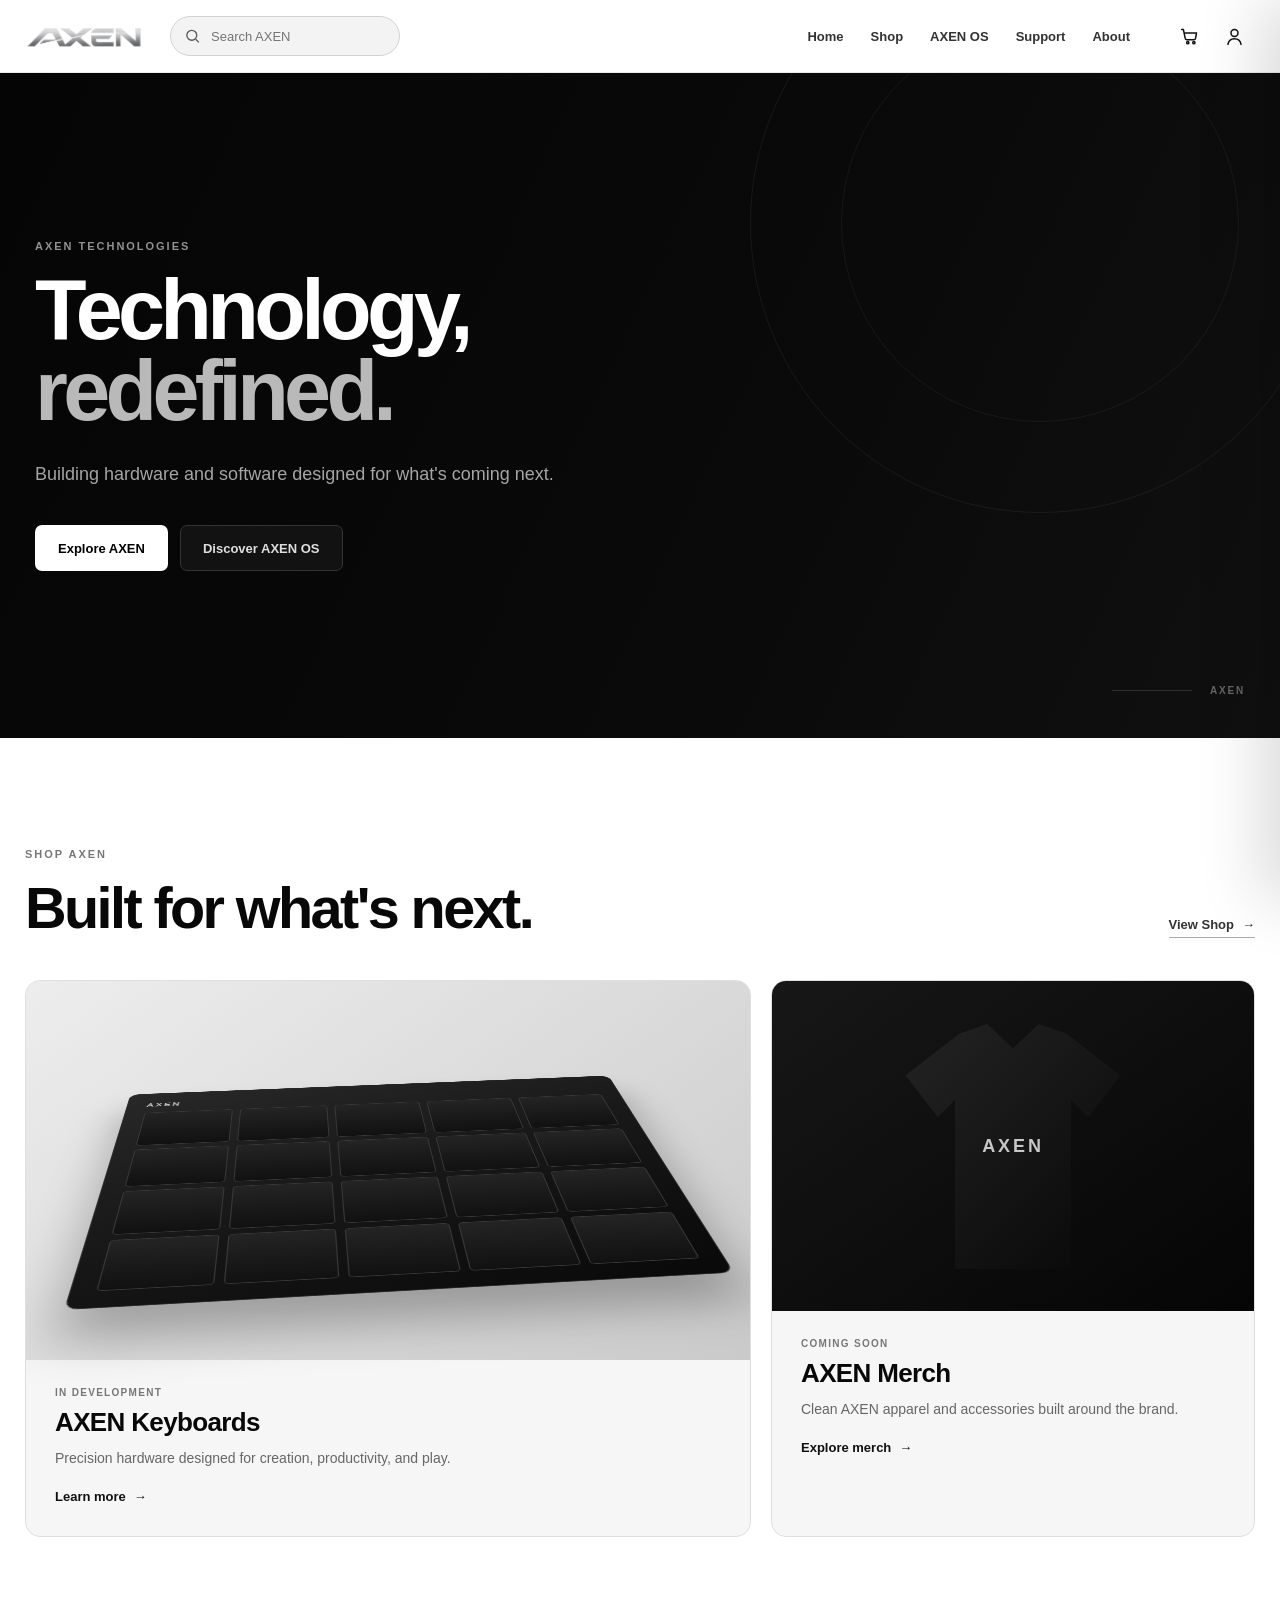
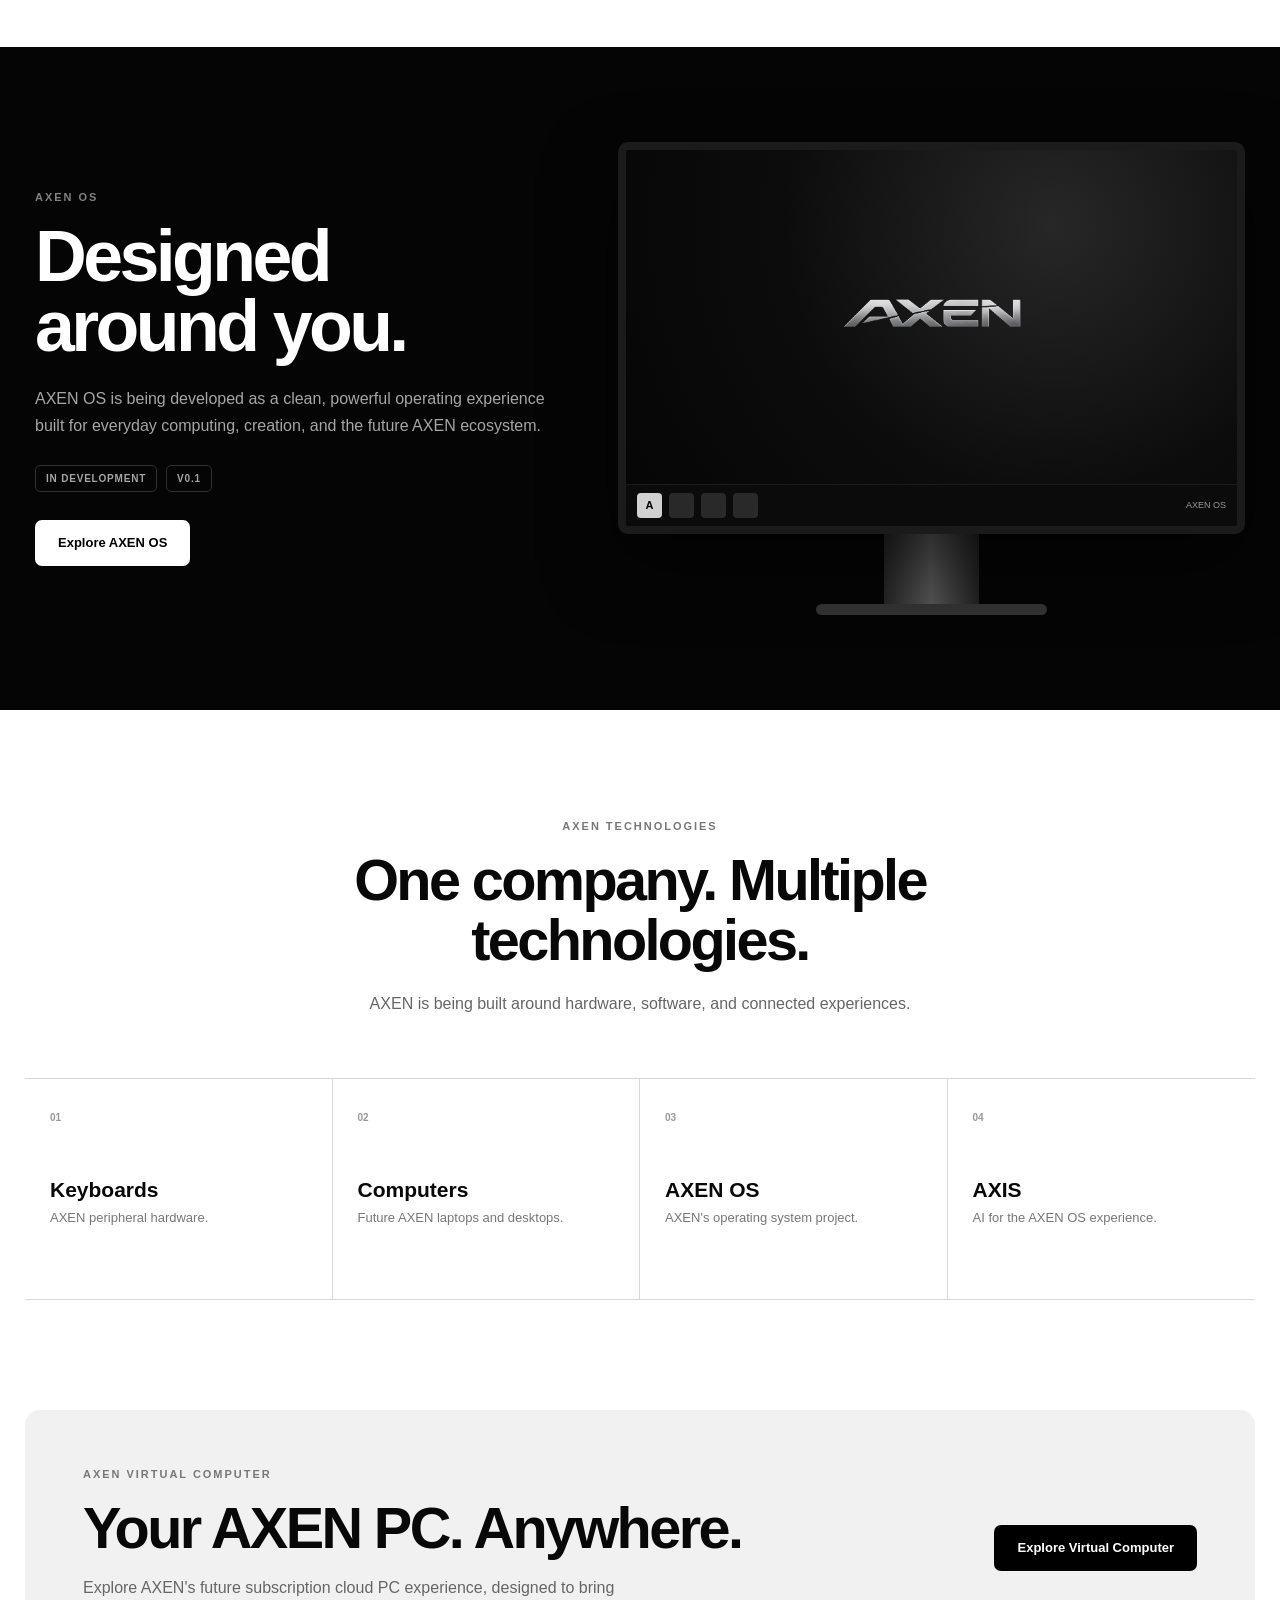
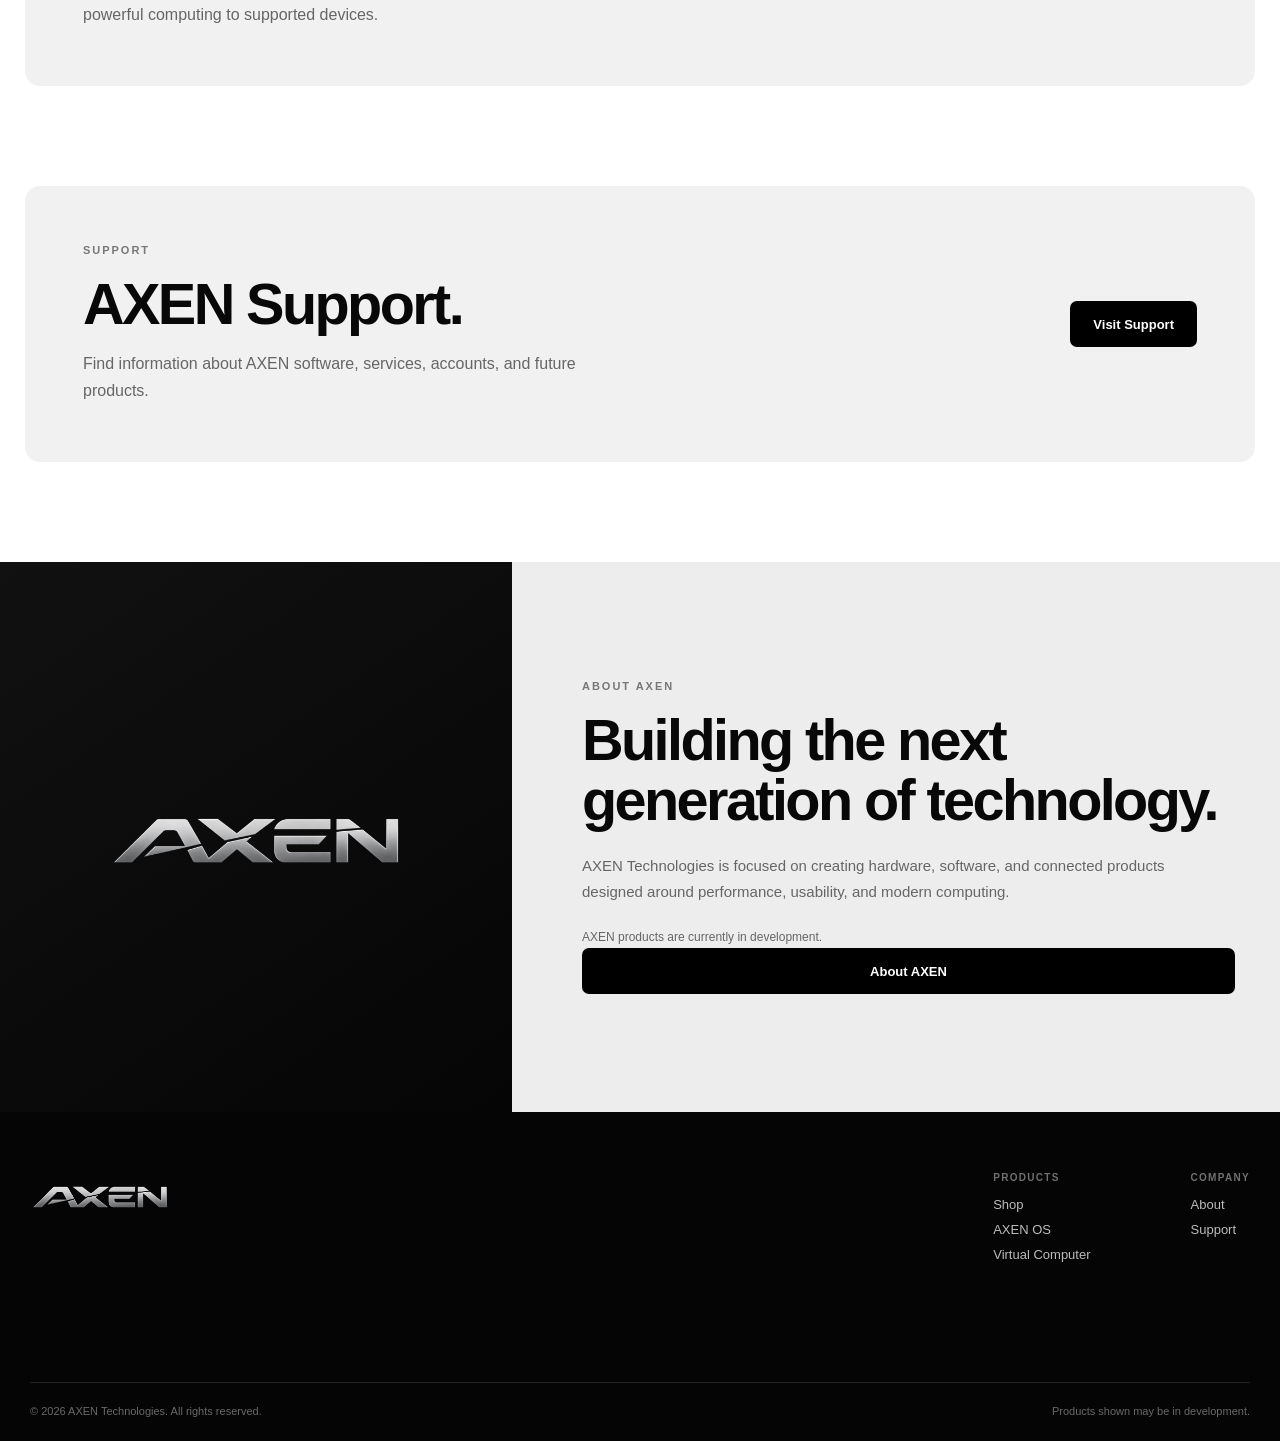
==== commit 43bed834: "Refactor index.html for better navigation and structure Updated HTML structure and content for impro" ====
--- a/index.html
+++ b/index.html
@@ -1,6 +1,8 @@
 <!DOCTYPE html>
 <html lang="en">
+
 <head>
+
     <meta charset="UTF-8">
 
     <meta
@@ -15,30 +17,46 @@
         content="AXEN Technologies builds hardware, software, and technology for what's next."
     >
 
-    <link rel="stylesheet" href="style.css?v=2">
+    <link
+        rel="stylesheet"
+        href="style.css?v=2"
+    >
+
 </head>
 
+
 <body>
 
-    <!-- HEADER -->
+
+    <!-- =====================================
+         HEADER
+    ====================================== -->
+
     <header class="site-header">
 
         <div class="header-inner">
 
+
+            <!-- BRAND -->
+
             <a
-                href="#home"
+                href="index.html"
                 class="brand"
                 aria-label="AXEN Home"
             >
+
                 <img
                     src="axen-logo.png"
                     alt="AXEN"
                     class="brand-logo"
                 >
+
             </a>
 
 
+
             <!-- SEARCH -->
+
             <div class="header-search">
 
                 <svg
@@ -46,6 +64,7 @@
                     viewBox="0 0 24 24"
                     aria-hidden="true"
                 >
+
                     <circle
                         cx="11"
                         cy="11"
@@ -58,7 +77,9 @@
                         x2="21"
                         y2="21"
                     ></line>
+
                 </svg>
+
 
                 <input
                     id="siteSearch"
@@ -68,6 +89,7 @@
                     aria-label="Search AXEN"
                 >
 
+
                 <button
                     id="clearSearch"
                     class="clear-search"
@@ -77,6 +99,7 @@
                     ×
                 </button>
 
+
                 <div
                     id="searchResults"
                     class="search-results"
@@ -86,21 +109,47 @@
             </div>
 
 
-            <!-- NAV -->
+
+            <!-- NAVIGATION -->
+
             <nav
                 class="desktop-nav"
                 aria-label="Main navigation"
             >
-                <a href="#home">Home</a>
-                <a href="#shop">Shop</a>
-                <a href="#axen-os">AXEN OS</a>
-                <a href="#support">Support</a>
-                <a href="#about">About</a>
+
+                <a
+                    href="index.html"
+                    class="active"
+                >
+                    Home
+                </a>
+
+                <a href="shop.html">
+                    Shop
+                </a>
+
+                <a href="axen-os.html">
+                    AXEN OS
+                </a>
+
+                <a href="support.html">
+                    Support
+                </a>
+
+                <a href="about.html">
+                    About
+                </a>
+
             </nav>
 
 
-            <!-- ACTIONS -->
+
+            <!-- HEADER ACTIONS -->
+
             <div class="header-actions">
+
+
+                <!-- CART -->
 
                 <button
                     id="cartButton"
@@ -108,11 +157,15 @@
                     type="button"
                     aria-label="Open cart"
                 >
+
                     <svg
                         viewBox="0 0 24 24"
                         aria-hidden="true"
                     >
-                        <path d="M3 4h2l2.1 10.2a2 2 0 0 0 2 1.6h7.8a2 2 0 0 0 2-1.6L20 8H7"></path>
+
+                        <path
+                            d="M3 4h2l2.1 10.2a2 2 0 0 0 2 1.6h7.8a2 2 0 0 0 2-1.6L20 8H7"
+                        ></path>
 
                         <circle
                             cx="10"
@@ -125,9 +178,14 @@
                             cy="19"
                             r="1.3"
                         ></circle>
+
                     </svg>
+
                 </button>
 
+
+
+                <!-- ACCOUNT -->
 
                 <button
                     id="accountButton"
@@ -135,10 +193,12 @@
                     type="button"
                     aria-label="AXEN Account"
                 >
+
                     <svg
                         viewBox="0 0 24 24"
                         aria-hidden="true"
                     >
+
                         <circle
                             cx="12"
                             cy="8"
@@ -148,9 +208,14 @@
                         <path
                             d="M4.5 21c.8-4.2 3.3-6.5 7.5-6.5s6.7 2.3 7.5 6.5"
                         ></path>
+
                     </svg>
+
                 </button>
 
+
+
+                <!-- MOBILE MENU -->
 
                 <button
                     id="menuButton"
@@ -159,9 +224,11 @@
                     aria-label="Open menu"
                     aria-expanded="false"
                 >
+
                     <span></span>
                     <span></span>
                     <span></span>
+
                 </button>
 
             </div>
@@ -169,27 +236,57 @@
         </div>
 
 
+
         <!-- MOBILE NAV -->
+
         <nav
             id="mobileNav"
             class="mobile-nav"
             aria-label="Mobile navigation"
             hidden
         >
-            <a href="#home">Home</a>
-            <a href="#shop">Shop</a>
-            <a href="#axen-os">AXEN OS</a>
-            <a href="#support">Support</a>
-            <a href="#about">About</a>
+
+            <a
+                href="index.html"
+                class="active"
+            >
+                Home
+            </a>
+
+            <a href="shop.html">
+                Shop
+            </a>
+
+            <a href="axen-os.html">
+                AXEN OS
+            </a>
+
+            <a href="support.html">
+                Support
+            </a>
+
+            <a href="about.html">
+                About
+            </a>
+
         </nav>
 
     </header>
 
 
 
+    <!-- =====================================
+         MAIN
+    ====================================== -->
+
     <main>
 
-        <!-- HERO -->
+
+
+        <!-- =================================
+             HERO
+        ================================== -->
+
         <section
             id="home"
             class="hero"
@@ -197,19 +294,27 @@
             data-search-keywords="AXEN Technologies technology hardware software"
         >
 
-            <div class="hero-rings" aria-hidden="true"></div>
+            <div
+                class="hero-rings"
+                aria-hidden="true"
+            ></div>
 
 
             <div class="hero-content">
+
 
                 <p class="eyebrow">
                     AXEN TECHNOLOGIES
                 </p>
 
+
                 <h1>
                     Technology,
-                    <span>redefined.</span>
+                    <span>
+                        redefined.
+                    </span>
                 </h1>
+
 
                 <p class="hero-description">
                     Building hardware and software designed for
@@ -217,45 +322,57 @@
                 </p>
 
 
+
                 <div class="hero-actions">
 
+
                     <a
-                        href="#shop"
+                        href="shop.html"
                         class="button button-primary"
                     >
                         Explore AXEN
                     </a>
 
+
                     <a
-                        href="#axen-os"
+                        href="axen-os.html"
                         class="button button-secondary"
                     >
                         Discover AXEN OS
                     </a>
 
+
                 </div>
 
             </div>
 
 
+
             <div class="hero-signature">
+
                 <span></span>
+
                 AXEN
+
             </div>
 
         </section>
 
 
 
-        <!-- SHOP -->
+        <!-- =================================
+             SHOP
+        ================================== -->
+
         <section
             id="shop"
             class="section"
             data-search-title="Shop"
-            data-search-keywords="AXEN shop keyboards merch products"
+            data-search-keywords="AXEN shop keyboards merch products virtual computer"
         >
 
             <div class="section-heading">
+
 
                 <div>
 
@@ -270,31 +387,38 @@
                 </div>
 
 
-                <button
+
+                <a
                     class="section-link"
-                    type="button"
-                    data-message="The full AXEN Shop is coming in a future update."
+                    href="shop.html"
                 >
                     View Shop
                     <span>→</span>
-                </button>
-
-            </div>
+                </a>
+
+            </div>
+
 
 
             <div class="product-grid">
 
+
                 <!-- KEYBOARD -->
+
                 <article class="product-card product-wide">
 
+
                     <div class="product-visual keyboard-area">
 
+
                         <div class="keyboard">
+
 
                             <div class="keyboard-brand">
                                 AXEN
                             </div>
 
+
                             <div class="keyboard-keys">
 
                                 <span></span>
@@ -328,29 +452,34 @@
                     </div>
 
 
+
                     <div class="product-info">
+
 
                         <p class="product-status">
                             IN DEVELOPMENT
                         </p>
 
+
                         <h3>
                             AXEN Keyboards
                         </h3>
+
 
                         <p>
                             Precision hardware designed for creation,
                             productivity, and play.
                         </p>
 
-                        <button
-                            type="button"
+
+                        <a
+                            href="shop.html"
                             class="product-link"
-                            data-message="AXEN keyboards are currently in development."
                         >
                             Learn more
                             <span>→</span>
-                        </button>
+                        </a>
+
 
                     </div>
 
@@ -359,9 +488,12 @@
 
 
                 <!-- MERCH -->
+
                 <article class="product-card">
 
+
                     <div class="product-visual merch-area">
+
 
                         <div class="shirt">
 
@@ -374,29 +506,34 @@
                     </div>
 
 
+
                     <div class="product-info">
+
 
                         <p class="product-status">
                             COMING SOON
                         </p>
 
+
                         <h3>
                             AXEN Merch
                         </h3>
+
 
                         <p>
                             Clean AXEN apparel and accessories
                             built around the brand.
                         </p>
 
-                        <button
-                            type="button"
+
+                        <a
+                            href="shop.html"
                             class="product-link"
-                            data-message="AXEN Merch is coming soon."
                         >
                             Explore merch
                             <span>→</span>
-                        </button>
+                        </a>
+
 
                     </div>
 
@@ -408,7 +545,10 @@
 
 
 
-        <!-- AXEN OS -->
+        <!-- =================================
+             AXEN OS
+        ================================== -->
+
         <section
             id="axen-os"
             class="os-section"
@@ -416,15 +556,19 @@
             data-search-keywords="AXEN OS operating system software AXIS"
         >
 
+
             <div class="os-copy">
+
 
                 <p class="section-label section-label-dark">
                     AXEN OS
                 </p>
+
 
                 <h2>
                     Designed around you.
                 </h2>
+
 
                 <p>
                     AXEN OS is being developed as a clean,
@@ -434,6 +578,7 @@
                 </p>
 
 
+
                 <div class="os-badges">
 
                     <span>
@@ -447,22 +592,27 @@
                 </div>
 
 
-                <button
-                    type="button"
+
+                <a
+                    href="axen-os.html"
                     class="button button-light"
-                    data-message="The dedicated AXEN OS page is coming soon."
                 >
                     Explore AXEN OS
-                </button>
-
-            </div>
+                </a>
+
+
+            </div>
+
 
 
             <div class="os-preview">
 
+
                 <div class="monitor">
 
+
                     <div class="monitor-screen">
+
 
                         <img
                             src="axen-logo.png"
@@ -470,20 +620,27 @@
                             class="screen-logo"
                         >
 
+
                         <div class="fake-taskbar">
+
 
                             <div class="fake-start">
                                 A
                             </div>
 
+
                             <div class="fake-app"></div>
+
                             <div class="fake-app"></div>
+
                             <div class="fake-app"></div>
+
 
                             <div class="fake-clock">
                                 AXEN OS
                             </div>
 
+
                         </div>
 
                     </div>
@@ -493,6 +650,7 @@
 
                     <div class="monitor-base"></div>
 
+
                 </div>
 
             </div>
@@ -501,29 +659,39 @@
 
 
 
-        <!-- FUTURE -->
+        <!-- =================================
+             TECHNOLOGIES
+        ================================== -->
+
         <section class="section future-section">
 
+
             <div class="center-heading">
+
 
                 <p class="section-label">
                     AXEN TECHNOLOGIES
                 </p>
+
 
                 <h2>
                     One company.
                     Multiple technologies.
                 </h2>
 
+
                 <p>
                     AXEN is being built around hardware,
                     software, and connected experiences.
                 </p>
 
-            </div>
+
+            </div>
+
 
 
             <div class="future-grid">
+
 
                 <div class="future-item">
 
@@ -542,6 +710,7 @@
                 </div>
 
 
+
                 <div class="future-item">
 
                     <span>
@@ -559,6 +728,7 @@
                 </div>
 
 
+
                 <div class="future-item">
 
                     <span>
@@ -576,6 +746,7 @@
                 </div>
 
 
+
                 <div class="future-item">
 
                     <span>
@@ -592,13 +763,64 @@
 
                 </div>
 
+
             </div>
 
         </section>
 
 
 
-        <!-- SUPPORT -->
+        <!-- =================================
+             VIRTUAL COMPUTER
+        ================================== -->
+
+        <section
+            class="support-section"
+            data-search-title="AXEN Virtual Computer"
+            data-search-keywords="AXEN Virtual Computer cloud PC subscription remote computing"
+        >
+
+            <div>
+
+
+                <p class="section-label">
+                    AXEN VIRTUAL COMPUTER
+                </p>
+
+
+                <h2>
+                    Your AXEN PC.
+                    Anywhere.
+                </h2>
+
+
+                <p>
+                    Explore AXEN's future subscription cloud PC
+                    experience, designed to bring powerful computing
+                    to supported devices.
+                </p>
+
+
+            </div>
+
+
+
+            <a
+                href="virtual-computer.html"
+                class="button button-black"
+            >
+                Explore Virtual Computer
+            </a>
+
+
+        </section>
+
+
+
+        <!-- =================================
+             SUPPORT
+        ================================== -->
+
         <section
             id="support"
             class="support-section"
@@ -608,35 +830,43 @@
 
             <div>
 
+
                 <p class="section-label">
                     SUPPORT
                 </p>
+
 
                 <h2>
                     AXEN Support.
                 </h2>
 
+
                 <p>
-                    Support services will expand as AXEN
-                    products become available.
-                </p>
-
-            </div>
-
-
-            <button
-                type="button"
+                    Find information about AXEN software,
+                    services, accounts, and future products.
+                </p>
+
+
+            </div>
+
+
+
+            <a
+                href="support.html"
                 class="button button-black"
-                data-message="AXEN Support will launch alongside future AXEN products."
             >
                 Visit Support
-            </button>
+            </a>
+
 
         </section>
 
 
 
-        <!-- ABOUT -->
+        <!-- =================================
+             ABOUT
+        ================================== -->
+
         <section
             id="about"
             class="about-section"
@@ -644,25 +874,30 @@
             data-search-keywords="about AXEN Technologies company"
         >
 
+
             <div class="about-brand">
 
                 <img
-                  src="axen-logo.png"
+                    src="axen-logo.png"
                     alt="AXEN"
                 >
 
             </div>
 
 
+
             <div class="about-copy">
+
 
                 <p class="section-label">
                     ABOUT AXEN
                 </p>
+
 
                 <h2>
                     Building the next generation of technology.
                 </h2>
+
 
                 <p>
                     AXEN Technologies is focused on creating
@@ -671,31 +906,56 @@
                     and modern computing.
                 </p>
 
+
                 <p class="development-note">
                     AXEN products are currently in development.
                 </p>
 
+
+                <a
+                    href="about.html"
+                    class="button button-black"
+                >
+                    About AXEN
+                </a>
+
+
             </div>
 
         </section>
 
+
     </main>
 
 
 
-    <!-- FOOTER -->
+    <!-- =====================================
+         FOOTER
+    ====================================== -->
+
     <footer class="site-footer">
 
+
         <div class="footer-top">
 
-            <img
-              src="axen-logo.png"
-                alt="AXEN"
-                class="footer-logo"
+
+            <a
+                href="index.html"
+                aria-label="AXEN Home"
             >
 
+                <img
+                    src="axen-logo.png"
+                    alt="AXEN"
+                    class="footer-logo"
+                >
+
+            </a>
+
+
 
             <div class="footer-columns">
+
 
                 <div>
 
@@ -703,15 +963,20 @@
                         PRODUCTS
                     </h4>
 
-                    <a href="#shop">
+                    <a href="shop.html">
                         Shop
                     </a>
 
-                    <a href="#axen-os">
+                    <a href="axen-os.html">
                         AXEN OS
                     </a>
 
+                    <a href="virtual-computer.html">
+                        Virtual Computer
+                    </a>
+
                 </div>
+
 
 
                 <div>
@@ -720,38 +985,46 @@
                         COMPANY
                     </h4>
 
-                    <a href="#about">
+                    <a href="about.html">
                         About
                     </a>
 
-                    <a href="#support">
+                    <a href="support.html">
                         Support
                     </a>
 
                 </div>
 
+
             </div>
 
         </div>
 
 
+
         <div class="footer-bottom">
+
 
             <span>
                 © 2026 AXEN Technologies. All rights reserved.
             </span>
 
+
             <span>
                 Products shown may be in development.
             </span>
 
+
         </div>
 
     </footer>
 
 
 
-    <!-- CART -->
+    <!-- =====================================
+         CART
+    ====================================== -->
+
     <div
         id="cartBackdrop"
         class="cart-backdrop"
@@ -759,92 +1032,114 @@
     ></div>
 
 
+
     <aside
         id="cartDrawer"
         class="cart-drawer"
         aria-hidden="true"
     >
 
+
         <div class="cart-header">
+
 
             <h2>
                 Your Cart
             </h2>
+
 
             <button
                 id="closeCart"
                 type="button"
                 class="close-button"
+                aria-label="Close cart"
             >
                 ×
             </button>
 
+
         </div>
 
 
+
         <div class="cart-empty">
+
 
             <div class="cart-symbol">
                 □
             </div>
+
 
             <h3>
                 Your cart is empty.
             </h3>
+
 
             <p>
                 AXEN products will appear here when
                 they become available.
             </p>
 
+
             <a
-                href="#shop"
+                href="shop.html"
                 id="cartShopButton"
                 class="button button-black"
             >
                 Explore AXEN
             </a>
 
+
         </div>
 
     </aside>
 
 
 
-    <!-- NOTICE -->
+    <!-- =====================================
+         NOTICE
+    ====================================== -->
+
     <div
         id="noticeModal"
         class="notice-modal"
         hidden
     >
 
+
         <div
             class="notice-card"
             role="dialog"
             aria-modal="true"
         >
 
+
             <button
                 id="closeNotice"
                 type="button"
                 class="close-button notice-close"
+                aria-label="Close"
             >
                 ×
             </button>
 
 
+
             <img
-                src="assets/axen-logo.png"
+                src="axen-logo.png"
                 alt="AXEN"
                 class="notice-logo"
             >
 
 
+
             <h2>
                 AXEN
             </h2>
 
+
             <p id="noticeText"></p>
+
 
 
             <button
@@ -855,12 +1150,16 @@
                 Got it
             </button>
 
+
         </div>
 
     </div>
 
 
+
     <script src="script.js?v=2"></script>
 
+
 </body>
+
 </html>
